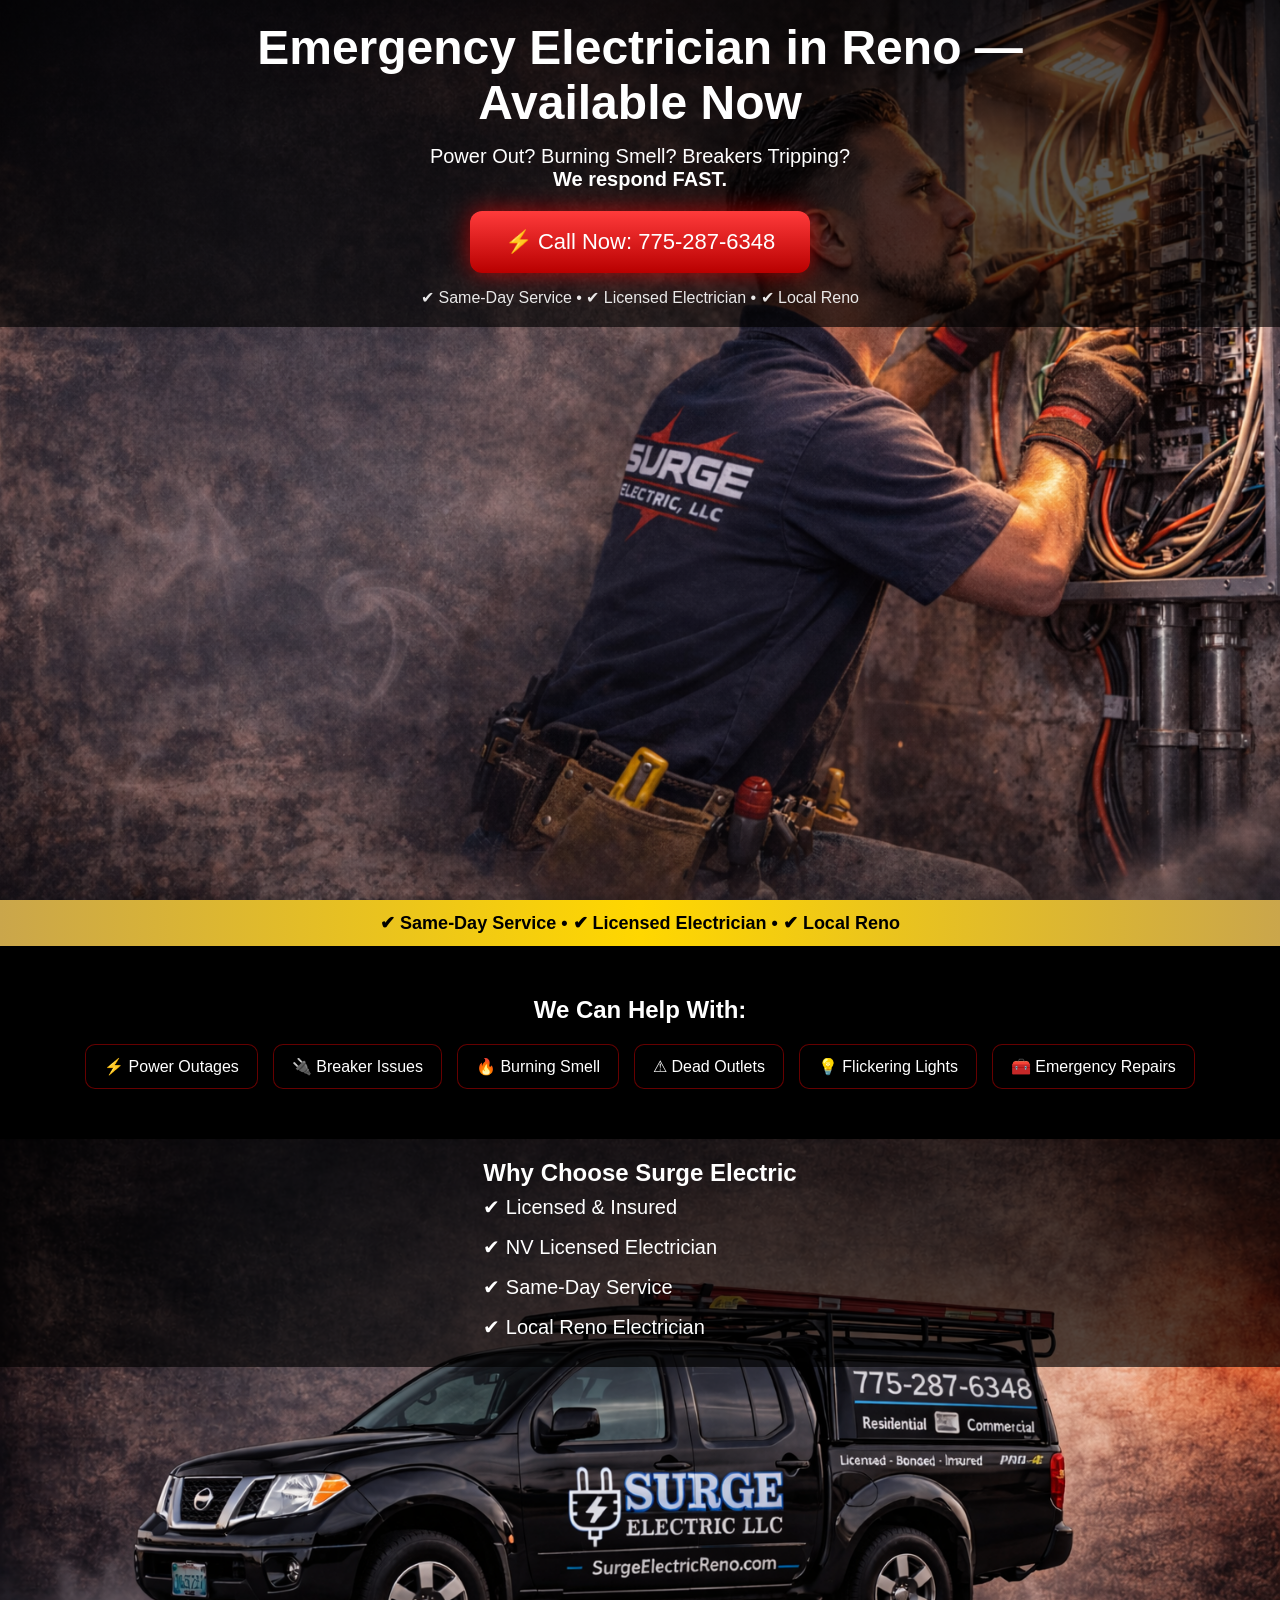
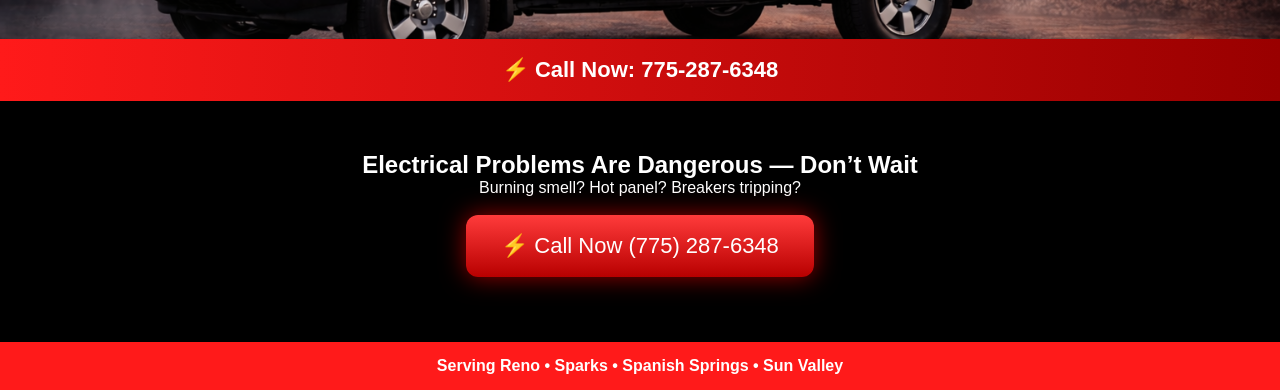
==== index.html @ a262c3c4 "Update index.html" ====
<!DOCTYPE html>
<html lang="en">
<head>
<meta charset="UTF-8">
<meta name="viewport" content="width=device-width, initial-scale=1.0">
<title>Emergency Electrician Reno | Surge Electric</title>

<style>
* {margin:0;padding:0;box-sizing:border-box;font-family:Arial, sans-serif;}
body {background:#000;color:white;}

/* HERO */
.hero {
  background: url('panel.png') center/cover no-repeat;
  min-height:100vh;
  position: relative;
}

.overlay {
  background: rgba(0,0,0,0.65);
  width:100%;
  height:100%;
  display:flex;
  align-items:center;
  justify-content:center;
  text-align:center;
  padding:20px;
}

.hero-content {
  max-width:800px;
}

.hero h1 {
  font-size:48px;
  font-weight:800;
  margin-bottom:15px;
}

.hero p {
  font-size:20px;
  margin-bottom:20px;
}

.cta-main {
  background: linear-gradient(to bottom,#ff3b3b,#b80000);
  padding:18px 35px;
  font-size:22px;
  border-radius:12px;
  text-decoration:none;
  color:white;
  display:inline-block;
  box-shadow:0 0 25px rgba(255,0,0,0.6);
  margin-bottom:15px;
}

.trust {
  font-size:16px;
  opacity:0.9;
}

/* GOLD BAR */
.gold-bar {
  background: linear-gradient(to right,#caa64b,#ffd700,#caa64b);
  color:black;
  text-align:center;
  padding:12px;
  font-weight:bold;
  font-size:18px;
}

/* SERVICES */
.services {
  background:#000;
  padding:50px 20px;
  text-align:center;
}

.services h2 {
  margin-bottom:20px;
}

.services-grid {
  display:flex;
  flex-wrap:wrap;
  justify-content:center;
  gap:15px;
}

.service {
  background: rgba(0,0,0,0.6);
  padding:12px 18px;
  border-radius:10px;
  border:1px solid rgba(255,0,0,0.4);
}

/* TRUCK SECTION */
.truck-section {
  background: url('truck.png') center/cover no-repeat;
  min-height:500px;
  position:relative;
}

.truck-content {
  text-align:left;
  max-width:600px;
}

.checklist {
  font-size:20px;
  line-height:2;
}

/* RED CTA */
.red-bar {
  background: linear-gradient(to right,#ff1a1a,#990000);
  text-align:center;
  padding:18px;
  font-size:22px;
  font-weight:bold;
}

/* FINAL */
.final {
  background:#000;
  text-align:center;
  padding:50px 20px;
}

.bottom-bar {
  background:#ff1a1a;
  text-align:center;
  padding:15px;
  font-weight:bold;
}

/* MOBILE */
@media(max-width:768px){
  .hero h1 {font-size:32px;}
  .cta-main {font-size:18px;padding:14px 22px;}
}
</style>
</head>

<body>

<!-- HERO -->
<section class="hero">
  <div class="overlay">
    <div class="hero-content">

      <h1>Emergency Electrician in Reno — Available Now</h1>

      <p>Power Out? Burning Smell? Breakers Tripping?<br>
      <b>We respond FAST.</b></p>

      <a href="tel:17752876348" class="cta-main">
        ⚡ Call Now: 775-287-6348
      </a>

      <div class="trust">
        ✔ Same-Day Service • ✔ Licensed Electrician • ✔ Local Reno
      </div>

    </div>
  </div>
</section>

<!-- GOLD BAR -->
<div class="gold-bar">
  ✔ Same-Day Service • ✔ Licensed Electrician • ✔ Local Reno
</div>

<!-- SERVICES -->
<section class="services">
  <h2>We Can Help With:</h2>

  <div class="services-grid">
    <div class="service">⚡ Power Outages</div>
    <div class="service">🔌 Breaker Issues</div>
    <div class="service">🔥 Burning Smell</div>
    <div class="service">⚠ Dead Outlets</div>
    <div class="service">💡 Flickering Lights</div>
    <div class="service">🧰 Emergency Repairs</div>
  </div>
</section>

<!-- TRUCK / WHY -->
<section class="truck-section">
  <div class="overlay">
    <div class="truck-content">

      <h2>Why Choose Surge Electric</h2>

      <div class="checklist">
        ✔ Licensed & Insured<br>
        ✔ NV Licensed Electrician<br>
        ✔ Same-Day Service<br>
        ✔ Local Reno Electrician
      </div>

    </div>
  </div>
</section>

<!-- RED CTA -->
<div class="red-bar">
  ⚡ Call Now: 775-287-6348
</div>

<!-- FINAL -->
<section class="final">
  <h2>Electrical Problems Are Dangerous — Don’t Wait</h2>

  <p>Burning smell? Hot panel? Breakers tripping?</p>

  <br>

  <a href="tel:17752876348" class="cta-main">
    ⚡ Call Now (775) 287-6348
  </a>
</section>

<div class="bottom-bar">
  Serving Reno • Sparks • Spanish Springs • Sun Valley
</div>

</body>
</html>
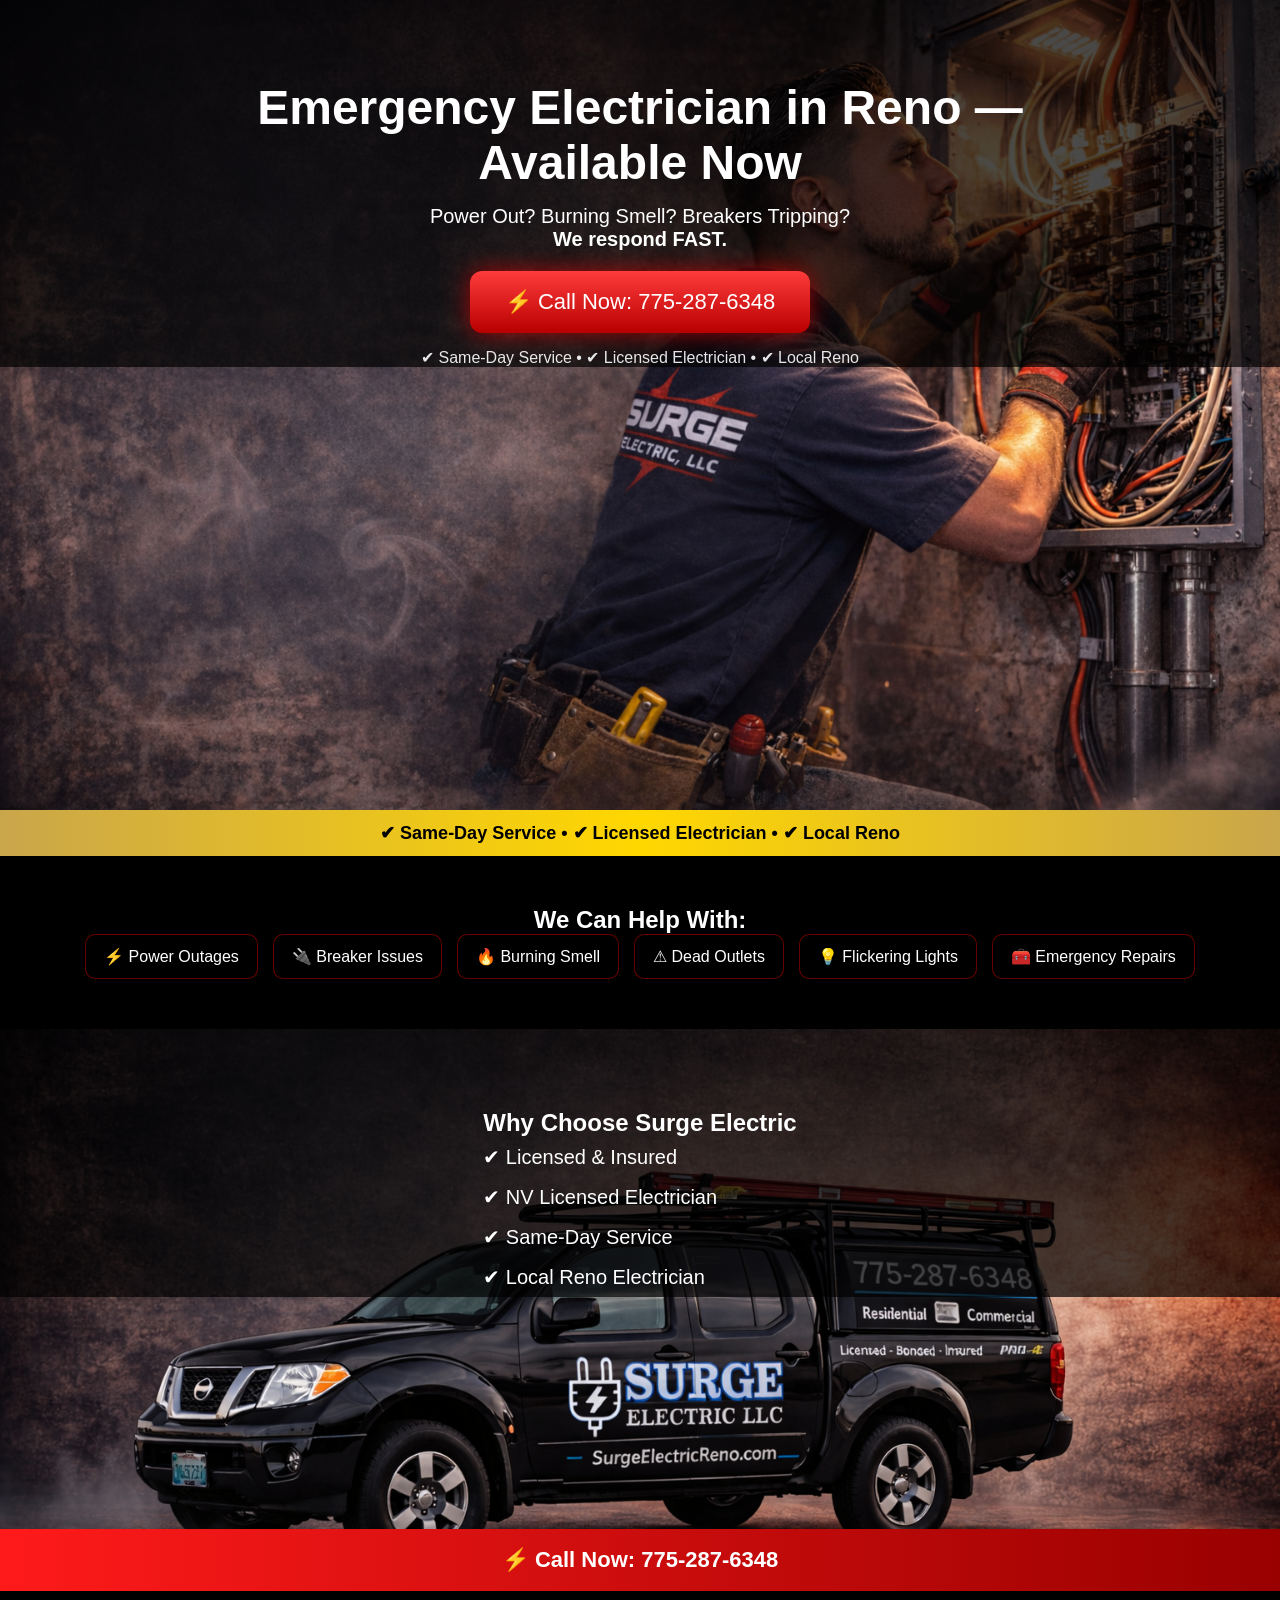
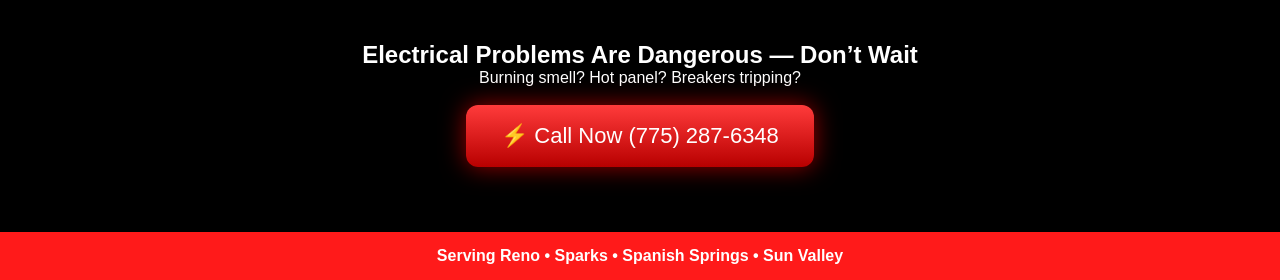
==== commit 6f98187e: "Update index.html" ====
--- a/index.html
+++ b/index.html
@@ -9,24 +9,29 @@
 * {margin:0;padding:0;box-sizing:border-box;font-family:Arial, sans-serif;}
 body {background:#000;color:white;}
 
-/* HERO */
+/* HERO FIXED */
 .hero {
-  background: url('panel.png') center/cover no-repeat;
-  min-height:100vh;
+  background-image: url('panel.png');
+  background-size: cover;
+  background-position: right center; /* 🔥 THIS FIXES YOUR IMAGE */
+  background-repeat: no-repeat;
+  min-height: 90vh;
   position: relative;
 }
 
+/* DARK OVERLAY */
 .overlay {
-  background: rgba(0,0,0,0.65);
+  background: linear-gradient(to bottom, rgba(0,0,0,0.7), rgba(0,0,0,0.7));
   width:100%;
   height:100%;
   display:flex;
-  align-items:center;
+  align-items:flex-start;
   justify-content:center;
   text-align:center;
-  padding:20px;
-}
-
+  padding-top:80px;
+}
+
+/* CONTENT */
 .hero-content {
   max-width:800px;
 }
@@ -76,10 +81,6 @@
   text-align:center;
 }
 
-.services h2 {
-  margin-bottom:20px;
-}
-
 .services-grid {
   display:flex;
   flex-wrap:wrap;
@@ -96,7 +97,9 @@
 
 /* TRUCK SECTION */
 .truck-section {
-  background: url('truck.png') center/cover no-repeat;
+  background-image: url('truck.png');
+  background-size: cover;
+  background-position: center;
   min-height:500px;
   position:relative;
 }
@@ -134,9 +137,14 @@
   font-weight:bold;
 }
 
-/* MOBILE */
+/* MOBILE FIX */
 @media(max-width:768px){
-  .hero h1 {font-size:32px;}
+  .hero {
+    background-position: center; /* better for phones */
+    min-height: 75vh;
+  }
+
+  .hero h1 {font-size:30px;}
   .cta-main {font-size:18px;padding:14px 22px;}
 }
 </style>
@@ -185,7 +193,7 @@
   </div>
 </section>
 
-<!-- TRUCK / WHY -->
+<!-- TRUCK -->
 <section class="truck-section">
   <div class="overlay">
     <div class="truck-content">
@@ -203,7 +211,7 @@
   </div>
 </section>
 
-<!-- RED CTA -->
+<!-- RED BAR -->
 <div class="red-bar">
   ⚡ Call Now: 775-287-6348
 </div>
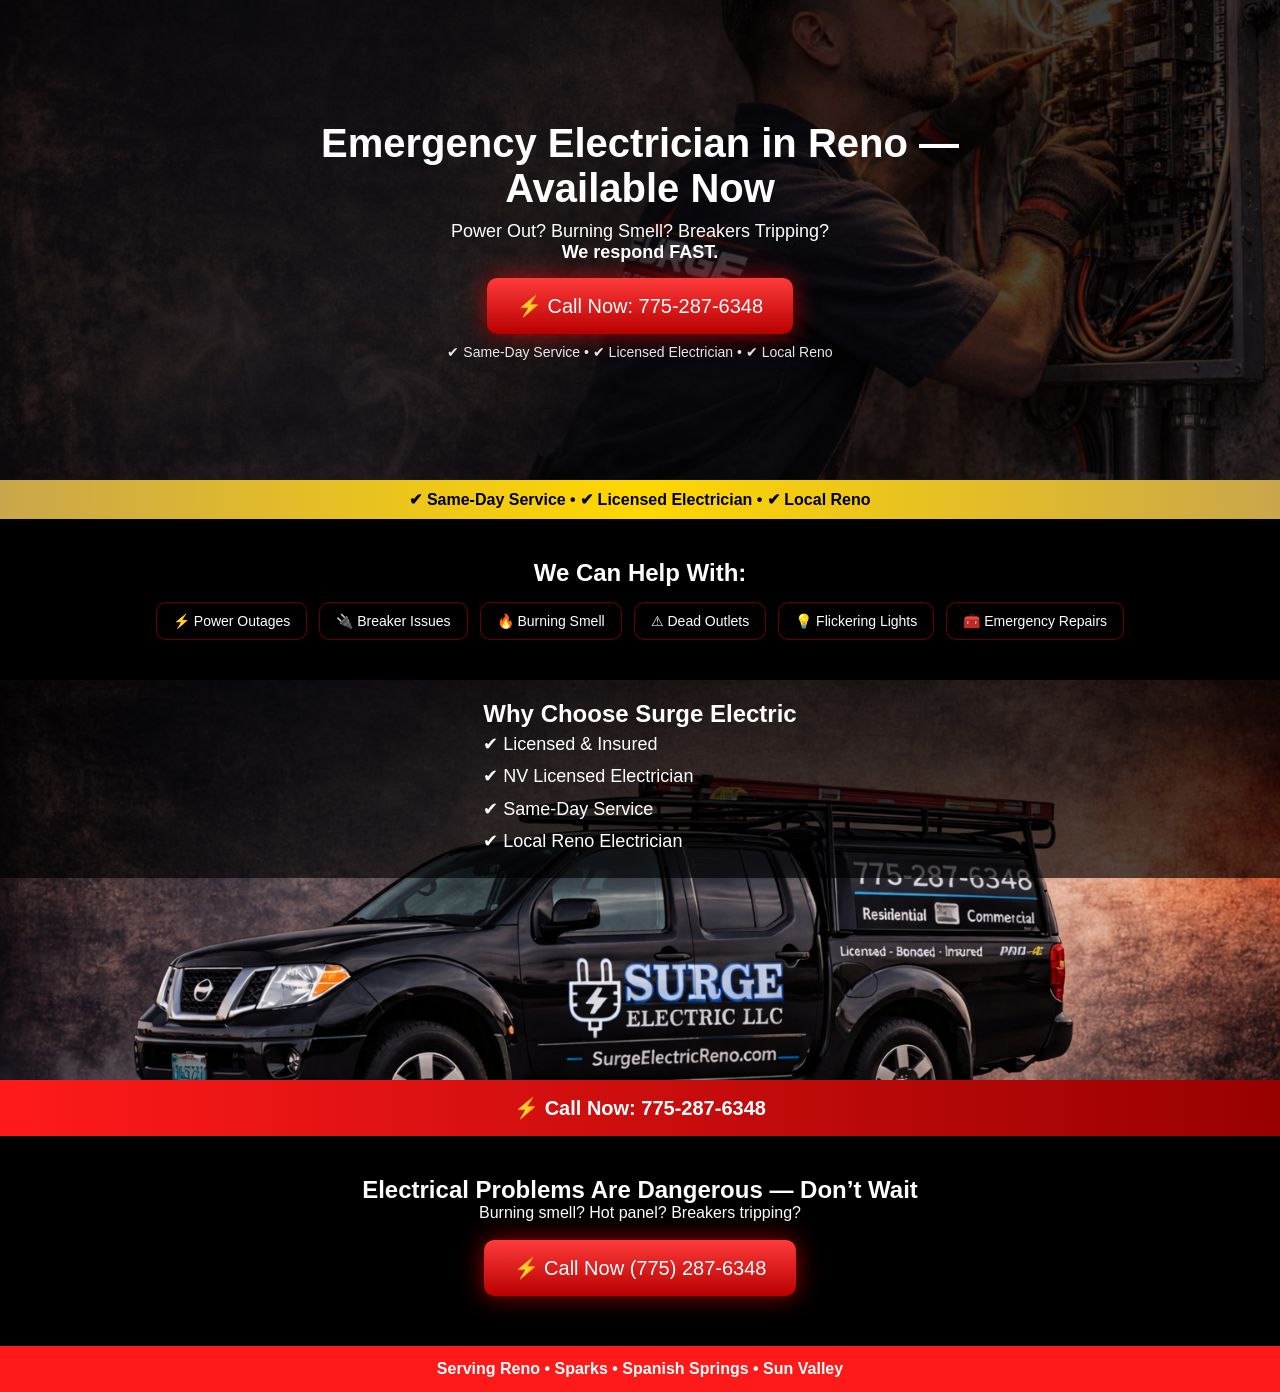
==== commit 0926904f: "Update index.html" ====
--- a/index.html
+++ b/index.html
@@ -9,58 +9,58 @@
 * {margin:0;padding:0;box-sizing:border-box;font-family:Arial, sans-serif;}
 body {background:#000;color:white;}
 
-/* HERO FIXED */
+/* 🔥 HERO (FIXED HEIGHT) */
 .hero {
   background-image: url('panel.png');
   background-size: cover;
-  background-position: right center; /* 🔥 THIS FIXES YOUR IMAGE */
+  background-position: right center;
   background-repeat: no-repeat;
-  min-height: 90vh;
+  height: 480px; /* 🔥 THIS IS THE FIX */
   position: relative;
 }
 
-/* DARK OVERLAY */
+/* OVERLAY */
 .overlay {
-  background: linear-gradient(to bottom, rgba(0,0,0,0.7), rgba(0,0,0,0.7));
+  background: linear-gradient(to bottom, rgba(0,0,0,0.75), rgba(0,0,0,0.65));
   width:100%;
   height:100%;
   display:flex;
-  align-items:flex-start;
+  align-items:center;
   justify-content:center;
   text-align:center;
-  padding-top:80px;
+  padding:20px;
 }
 
 /* CONTENT */
 .hero-content {
-  max-width:800px;
+  max-width:750px;
 }
 
 .hero h1 {
-  font-size:48px;
+  font-size:40px;
   font-weight:800;
+  margin-bottom:10px;
+}
+
+.hero p {
+  font-size:18px;
   margin-bottom:15px;
-}
-
-.hero p {
-  font-size:20px;
-  margin-bottom:20px;
 }
 
 .cta-main {
   background: linear-gradient(to bottom,#ff3b3b,#b80000);
-  padding:18px 35px;
-  font-size:22px;
-  border-radius:12px;
+  padding:16px 30px;
+  font-size:20px;
+  border-radius:10px;
   text-decoration:none;
   color:white;
   display:inline-block;
   box-shadow:0 0 25px rgba(255,0,0,0.6);
-  margin-bottom:15px;
+  margin-bottom:10px;
 }
 
 .trust {
-  font-size:16px;
+  font-size:14px;
   opacity:0.9;
 }
 
@@ -69,15 +69,15 @@
   background: linear-gradient(to right,#caa64b,#ffd700,#caa64b);
   color:black;
   text-align:center;
-  padding:12px;
+  padding:10px;
   font-weight:bold;
-  font-size:18px;
+  font-size:16px;
 }
 
 /* SERVICES */
 .services {
   background:#000;
-  padding:50px 20px;
+  padding:40px 20px;
   text-align:center;
 }
 
@@ -85,14 +85,16 @@
   display:flex;
   flex-wrap:wrap;
   justify-content:center;
-  gap:15px;
+  gap:12px;
+  margin-top:15px;
 }
 
 .service {
   background: rgba(0,0,0,0.6);
-  padding:12px 18px;
+  padding:10px 16px;
   border-radius:10px;
   border:1px solid rgba(255,0,0,0.4);
+  font-size:14px;
 }
 
 /* TRUCK SECTION */
@@ -100,7 +102,7 @@
   background-image: url('truck.png');
   background-size: cover;
   background-position: center;
-  min-height:500px;
+  min-height:400px;
   position:relative;
 }
 
@@ -110,16 +112,16 @@
 }
 
 .checklist {
-  font-size:20px;
-  line-height:2;
+  font-size:18px;
+  line-height:1.8;
 }
 
 /* RED CTA */
 .red-bar {
   background: linear-gradient(to right,#ff1a1a,#990000);
   text-align:center;
-  padding:18px;
-  font-size:22px;
+  padding:16px;
+  font-size:20px;
   font-weight:bold;
 }
 
@@ -127,25 +129,25 @@
 .final {
   background:#000;
   text-align:center;
-  padding:50px 20px;
+  padding:40px 20px;
 }
 
 .bottom-bar {
   background:#ff1a1a;
   text-align:center;
-  padding:15px;
+  padding:14px;
   font-weight:bold;
 }
 
-/* MOBILE FIX */
+/* MOBILE */
 @media(max-width:768px){
   .hero {
-    background-position: center; /* better for phones */
-    min-height: 75vh;
+    height: 420px;
+    background-position: center;
   }
 
-  .hero h1 {font-size:30px;}
-  .cta-main {font-size:18px;padding:14px 22px;}
+  .hero h1 {font-size:26px;}
+  .cta-main {font-size:16px;padding:12px 20px;}
 }
 </style>
 </head>
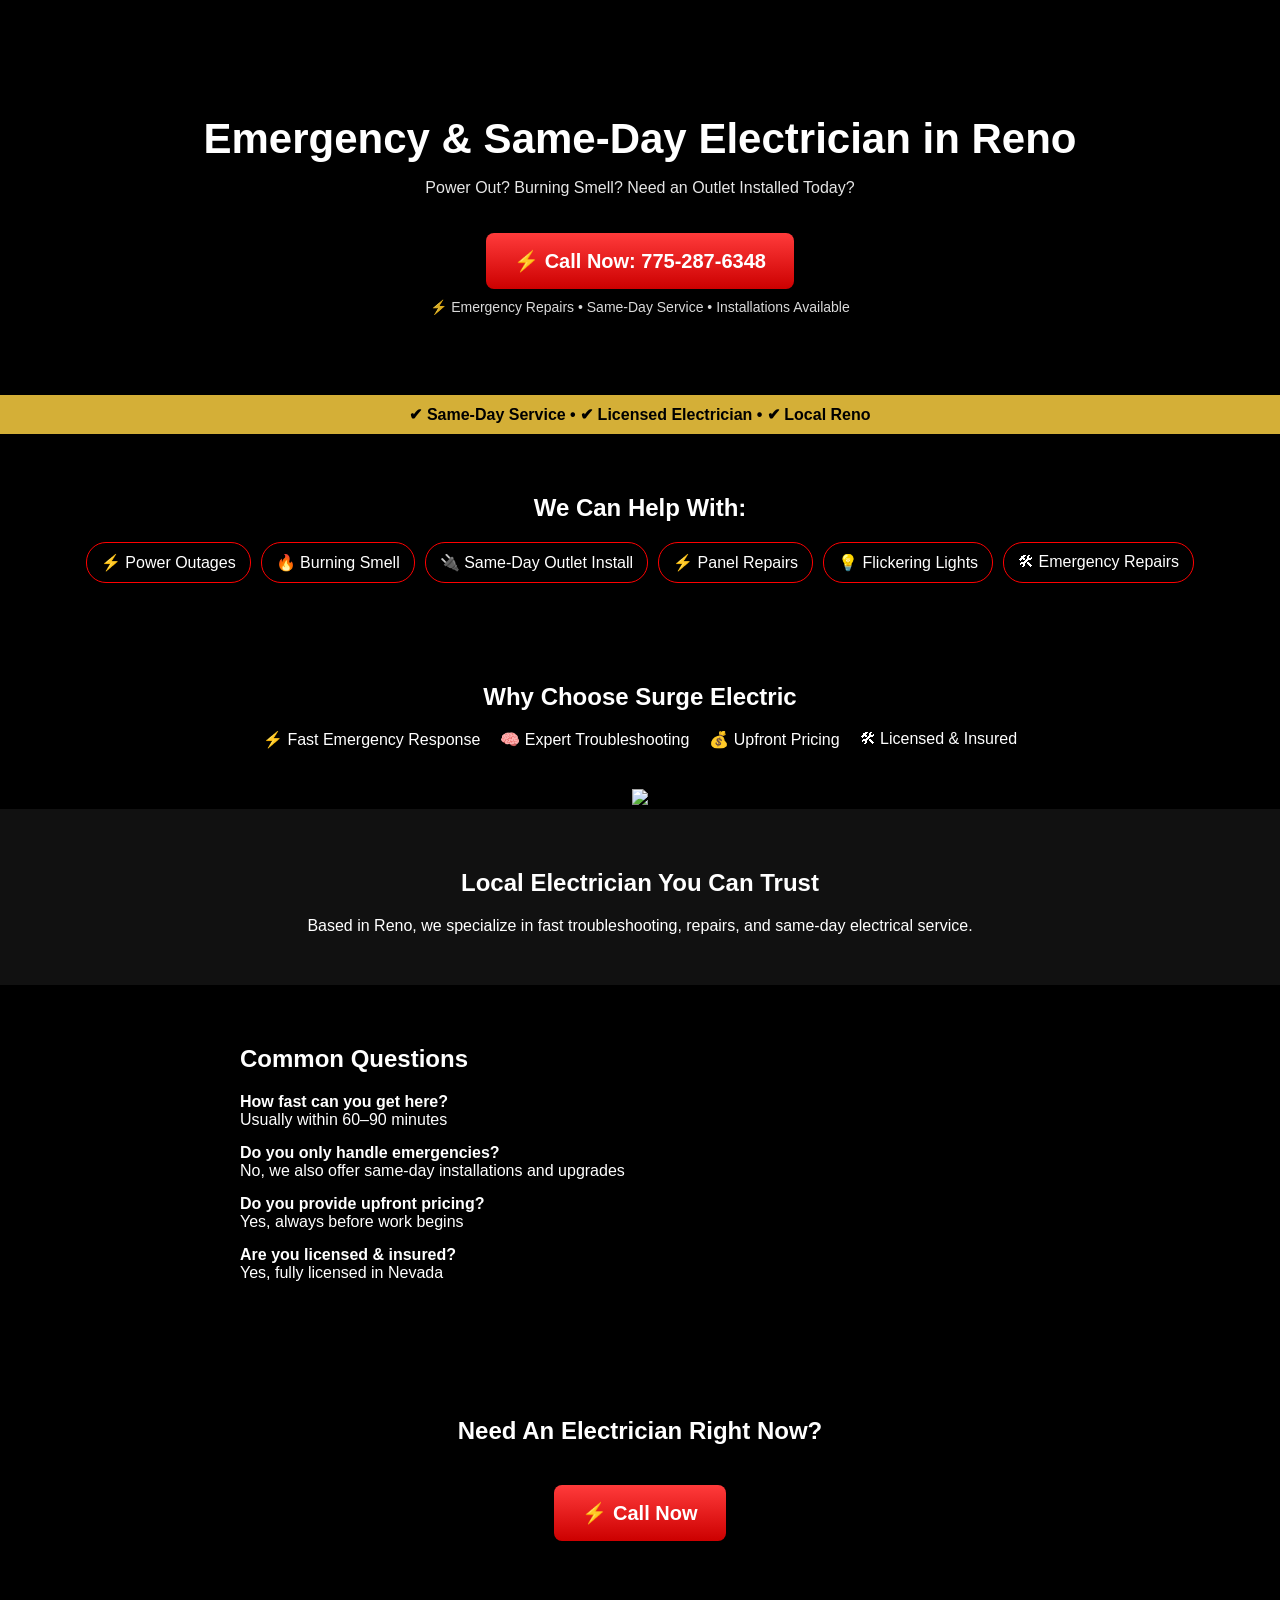
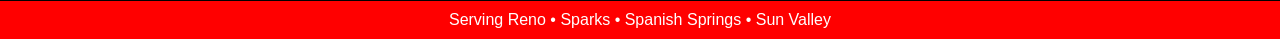
==== commit 5e9705ae: "Update index.html" ====
--- a/index.html
+++ b/index.html
@@ -3,151 +3,156 @@
 <head>
 <meta charset="UTF-8">
 <meta name="viewport" content="width=device-width, initial-scale=1.0">
-<title>Emergency Electrician Reno | Surge Electric</title>
+
+<title>Emergency & Same-Day Electrician Reno | Surge Electric</title>
 
 <style>
-* {margin:0;padding:0;box-sizing:border-box;font-family:Arial, sans-serif;}
-body {background:#000;color:white;}
-
-/* 🔥 HERO (FIXED HEIGHT) */
+body {
+  margin:0;
+  font-family: Arial, sans-serif;
+  background:#000;
+  color:white;
+}
+
+/* HERO */
 .hero {
-  background-image: url('panel.png');
-  background-size: cover;
-  background-position: right center;
-  background-repeat: no-repeat;
-  height: 480px; /* 🔥 THIS IS THE FIX */
-  position: relative;
-}
-
-/* OVERLAY */
-.overlay {
-  background: linear-gradient(to bottom, rgba(0,0,0,0.75), rgba(0,0,0,0.65));
-  width:100%;
-  height:100%;
-  display:flex;
-  align-items:center;
-  justify-content:center;
-  text-align:center;
-  padding:20px;
-}
-
-/* CONTENT */
+  background: url('YOUR-IMAGE.jpg') center/cover no-repeat;
+  padding:80px 20px;
+  text-align:center;
+  position:relative;
+}
+
+.hero::before {
+  content:'';
+  position:absolute;
+  top:0; left:0;
+  width:100%; height:100%;
+  background:rgba(0,0,0,0.75);
+}
+
 .hero-content {
-  max-width:750px;
-}
-
-.hero h1 {
-  font-size:40px;
-  font-weight:800;
+  position:relative;
+  z-index:2;
+}
+
+h1 {
+  font-size:42px;
   margin-bottom:10px;
 }
 
-.hero p {
-  font-size:18px;
-  margin-bottom:15px;
-}
-
-.cta-main {
-  background: linear-gradient(to bottom,#ff3b3b,#b80000);
-  padding:16px 30px;
-  font-size:20px;
-  border-radius:10px;
+p {
+  opacity:0.9;
+}
+
+/* BUTTON */
+.cta {
+  display:inline-block;
+  background:linear-gradient(#ff3b3b,#cc0000);
+  padding:16px 28px;
+  margin-top:20px;
+  border-radius:8px;
+  font-weight:bold;
   text-decoration:none;
   color:white;
-  display:inline-block;
-  box-shadow:0 0 25px rgba(255,0,0,0.6);
-  margin-bottom:10px;
-}
-
-.trust {
+  font-size:20px;
+}
+
+.subtext {
+  margin-top:10px;
   font-size:14px;
-  opacity:0.9;
-}
-
-/* GOLD BAR */
-.gold-bar {
-  background: linear-gradient(to right,#caa64b,#ffd700,#caa64b);
-  color:black;
+  opacity:0.85;
+}
+
+/* BAR */
+.bar {
+  background:#d4af37;
   text-align:center;
   padding:10px;
   font-weight:bold;
-  font-size:16px;
+  color:black;
 }
 
 /* SERVICES */
 .services {
-  background:#000;
-  padding:40px 20px;
-  text-align:center;
-}
-
-.services-grid {
+  padding:40px 20px;
+  text-align:center;
+}
+
+.service-grid {
   display:flex;
   flex-wrap:wrap;
   justify-content:center;
-  gap:12px;
-  margin-top:15px;
+  gap:10px;
 }
 
 .service {
-  background: rgba(0,0,0,0.6);
-  padding:10px 16px;
-  border-radius:10px;
-  border:1px solid rgba(255,0,0,0.4);
-  font-size:14px;
-}
-
-/* TRUCK SECTION */
-.truck-section {
-  background-image: url('truck.png');
-  background-size: cover;
-  background-position: center;
-  min-height:400px;
-  position:relative;
-}
-
-.truck-content {
-  text-align:left;
-  max-width:600px;
-}
-
-.checklist {
-  font-size:18px;
-  line-height:1.8;
-}
-
-/* RED CTA */
-.red-bar {
-  background: linear-gradient(to right,#ff1a1a,#990000);
-  text-align:center;
-  padding:16px;
-  font-size:20px;
-  font-weight:bold;
-}
-
-/* FINAL */
+  border:1px solid red;
+  padding:10px 14px;
+  border-radius:20px;
+}
+
+/* TRUST */
+.trust {
+  padding:40px 20px;
+  text-align:center;
+}
+
+.trust-grid {
+  display:flex;
+  flex-wrap:wrap;
+  justify-content:center;
+  gap:20px;
+}
+
+/* IMAGE */
+.truck {
+  text-align:center;
+}
+
+.truck img {
+  max-width:100%;
+}
+
+/* STRIP */
+.strip {
+  background:#111;
+  padding:40px 20px;
+  text-align:center;
+}
+
+.strip div {
+  margin:10px 0;
+}
+
+/* ABOUT */
+.about {
+  padding:40px 20px;
+  text-align:center;
+  max-width:800px;
+  margin:auto;
+}
+
+/* FAQ */
+.faq {
+  padding:40px 20px;
+  max-width:800px;
+  margin:auto;
+}
+
+.faq div {
+  margin:15px 0;
+}
+
+/* FINAL CTA */
 .final {
-  background:#000;
-  text-align:center;
-  padding:40px 20px;
-}
-
-.bottom-bar {
-  background:#ff1a1a;
-  text-align:center;
-  padding:14px;
-  font-weight:bold;
-}
-
-/* MOBILE */
-@media(max-width:768px){
-  .hero {
-    height: 420px;
-    background-position: center;
-  }
-
-  .hero h1 {font-size:26px;}
-  .cta-main {font-size:16px;padding:12px 20px;}
+  padding:60px 20px;
+  text-align:center;
+}
+
+.footer {
+  background:red;
+  text-align:center;
+  padding:10px;
 }
 </style>
 </head>
@@ -156,28 +161,20 @@
 
 <!-- HERO -->
 <section class="hero">
-  <div class="overlay">
-    <div class="hero-content">
-
-      <h1>Emergency Electrician in Reno — Available Now</h1>
-
-      <p>Power Out? Burning Smell? Breakers Tripping?<br>
-      <b>We respond FAST.</b></p>
-
-      <a href="tel:17752876348" class="cta-main">
-        ⚡ Call Now: 775-287-6348
-      </a>
-
-      <div class="trust">
-        ✔ Same-Day Service • ✔ Licensed Electrician • ✔ Local Reno
-      </div>
-
+  <div class="hero-content">
+    <h1>Emergency & Same-Day Electrician in Reno</h1>
+    <p>Power Out? Burning Smell? Need an Outlet Installed Today?</p>
+
+    <a href="tel:7752876348" class="cta">⚡ Call Now: 775-287-6348</a>
+
+    <div class="subtext">
+      ⚡ Emergency Repairs • Same-Day Service • Installations Available
     </div>
   </div>
 </section>
 
-<!-- GOLD BAR -->
-<div class="gold-bar">
+<!-- BAR -->
+<div class="bar">
   ✔ Same-Day Service • ✔ Licensed Electrician • ✔ Local Reno
 </div>
 
@@ -185,54 +182,61 @@
 <section class="services">
   <h2>We Can Help With:</h2>
 
-  <div class="services-grid">
+  <div class="service-grid">
     <div class="service">⚡ Power Outages</div>
-    <div class="service">🔌 Breaker Issues</div>
     <div class="service">🔥 Burning Smell</div>
-    <div class="service">⚠ Dead Outlets</div>
+    <div class="service">🔌 Same-Day Outlet Install</div>
+    <div class="service">⚡ Panel Repairs</div>
     <div class="service">💡 Flickering Lights</div>
-    <div class="service">🧰 Emergency Repairs</div>
+    <div class="service">🛠 Emergency Repairs</div>
   </div>
 </section>
 
+<!-- TRUST -->
+<section class="trust">
+  <h2>Why Choose Surge Electric</h2>
+
+  <div class="trust-grid">
+    <div>⚡ Fast Emergency Response</div>
+    <div>🧠 Expert Troubleshooting</div>
+    <div>💰 Upfront Pricing</div>
+    <div>🛠 Licensed & Insured</div>
+  </div>
+</section>
+
 <!-- TRUCK -->
-<section class="truck-section">
-  <div class="overlay">
-    <div class="truck-content">
-
-      <h2>Why Choose Surge Electric</h2>
-
-      <div class="checklist">
-        ✔ Licensed & Insured<br>
-        ✔ NV Licensed Electrician<br>
-        ✔ Same-Day Service<br>
-        ✔ Local Reno Electrician
-      </div>
-
-    </div>
-  </div>
-</section>
-
-<!-- RED BAR -->
-<div class="red-bar">
-  ⚡ Call Now: 775-287-6348
-</div>
-
-<!-- FINAL -->
+<section class="truck">
+  <img src="YOUR-TRUCK.jpg">
+</section>
+
+<!-- STRIP -->
+<section class="strip">
+  <h2>Local Electrician You Can Trust</h2>
+  <div>Based in Reno, we specialize in fast troubleshooting, repairs, and same-day electrical service.</div>
+</section>
+
+<!-- FAQ -->
+<section class="faq">
+  <h2>Common Questions</h2>
+
+  <div><b>How fast can you get here?</b><br>Usually within 60–90 minutes</div>
+
+  <div><b>Do you only handle emergencies?</b><br>No, we also offer same-day installations and upgrades</div>
+
+  <div><b>Do you provide upfront pricing?</b><br>Yes, always before work begins</div>
+
+  <div><b>Are you licensed & insured?</b><br>Yes, fully licensed in Nevada</div>
+</section>
+
+<!-- FINAL CTA -->
 <section class="final">
-  <h2>Electrical Problems Are Dangerous — Don’t Wait</h2>
-
-  <p>Burning smell? Hot panel? Breakers tripping?</p>
-
-  <br>
-
-  <a href="tel:17752876348" class="cta-main">
-    ⚡ Call Now (775) 287-6348
-  </a>
-</section>
-
-<div class="bottom-bar">
-  Serving Reno • Sparks • Spanish Springs • Sun Valley
+  <h2>Need An Electrician Right Now?</h2>
+  <a href="tel:7752876348" class="cta">⚡ Call Now</a>
+</section>
+
+<!-- FOOTER -->
+<div class="footer">
+Serving Reno • Sparks • Spanish Springs • Sun Valley
 </div>
 
 </body>
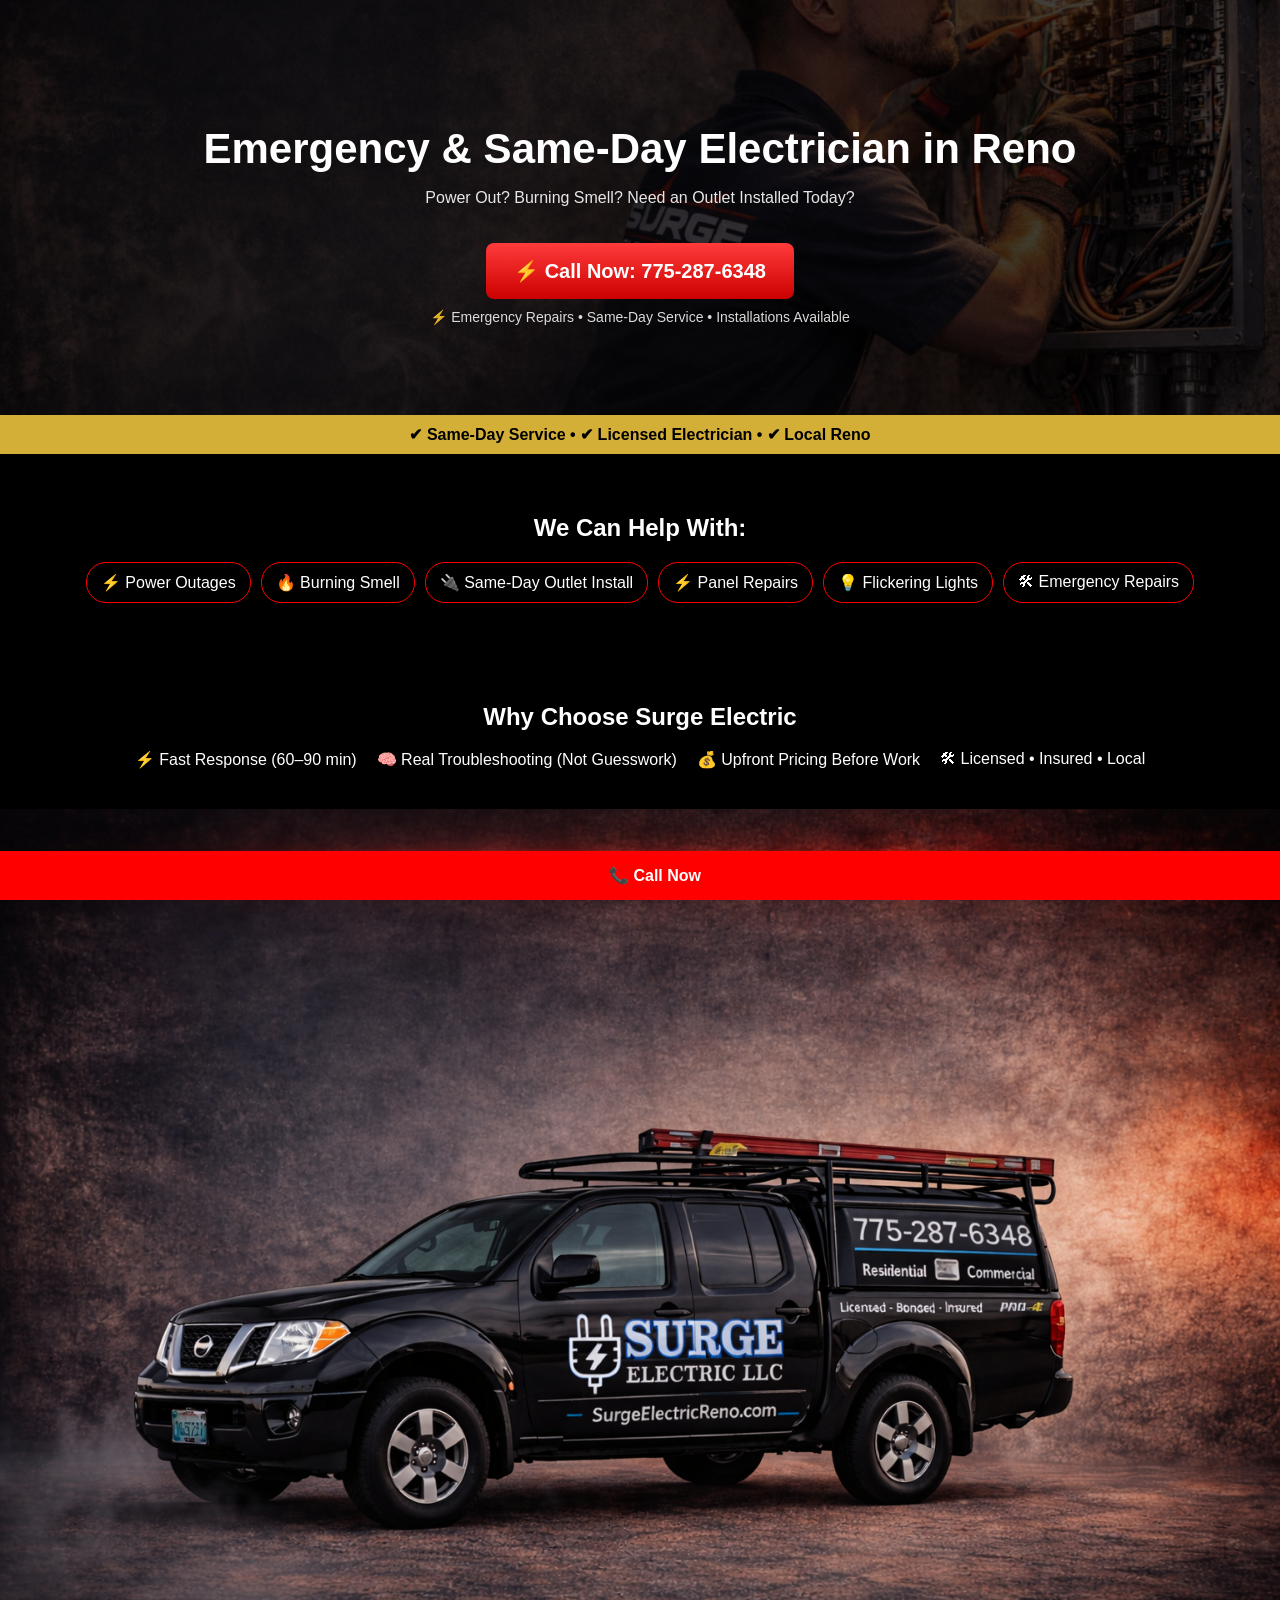
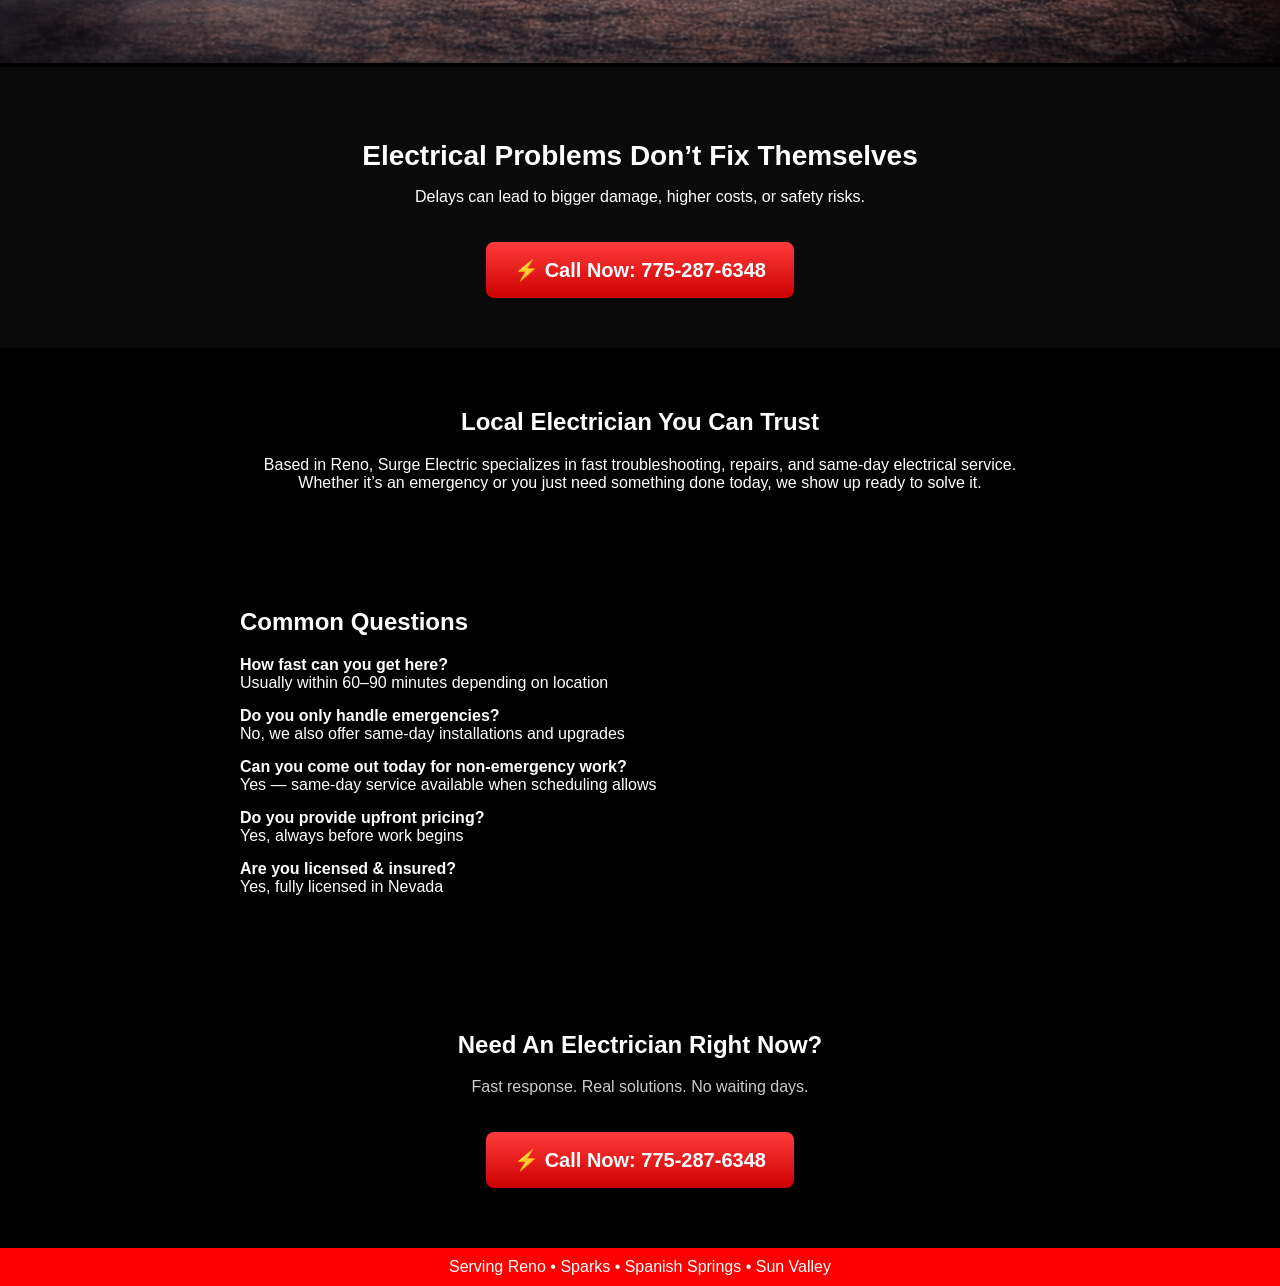
==== commit ec7839ea: "Update index.html" ====
--- a/index.html
+++ b/index.html
@@ -16,8 +16,8 @@
 
 /* HERO */
 .hero {
-  background: url('YOUR-IMAGE.jpg') center/cover no-repeat;
-  padding:80px 20px;
+  background: url('panel.png') center/cover no-repeat;
+  padding:90px 20px;
   text-align:center;
   position:relative;
 }
@@ -40,7 +40,7 @@
   margin-bottom:10px;
 }
 
-p {
+.hero p {
   opacity:0.9;
 }
 
@@ -104,7 +104,7 @@
   gap:20px;
 }
 
-/* IMAGE */
+/* TRUCK */
 .truck {
   text-align:center;
 }
@@ -113,15 +113,16 @@
   max-width:100%;
 }
 
-/* STRIP */
-.strip {
-  background:#111;
-  padding:40px 20px;
-  text-align:center;
-}
-
-.strip div {
-  margin:10px 0;
+/* URGENCY */
+.urgency {
+  background:#0a0a0a;
+  text-align:center;
+  padding:50px 20px;
+}
+
+.urgency h2 {
+  font-size:28px;
+  margin-bottom:10px;
 }
 
 /* ABOUT */
@@ -149,10 +150,26 @@
   text-align:center;
 }
 
+/* FOOTER */
 .footer {
   background:red;
   text-align:center;
   padding:10px;
+}
+
+/* STICKY CALL */
+.sticky-call {
+  position:fixed;
+  bottom:0;
+  left:0;
+  width:100%;
+  background:red;
+  color:white;
+  text-align:center;
+  padding:15px;
+  font-weight:bold;
+  z-index:999;
+  text-decoration:none;
 }
 </style>
 </head>
@@ -175,7 +192,7 @@
 
 <!-- BAR -->
 <div class="bar">
-  ✔ Same-Day Service • ✔ Licensed Electrician • ✔ Local Reno
+✔ Same-Day Service • ✔ Licensed Electrician • ✔ Local Reno
 </div>
 
 <!-- SERVICES -->
@@ -197,41 +214,62 @@
   <h2>Why Choose Surge Electric</h2>
 
   <div class="trust-grid">
-    <div>⚡ Fast Emergency Response</div>
-    <div>🧠 Expert Troubleshooting</div>
-    <div>💰 Upfront Pricing</div>
-    <div>🛠 Licensed & Insured</div>
+    <div>⚡ Fast Response (60–90 min)</div>
+    <div>🧠 Real Troubleshooting (Not Guesswork)</div>
+    <div>💰 Upfront Pricing Before Work</div>
+    <div>🛠 Licensed • Insured • Local</div>
   </div>
 </section>
 
 <!-- TRUCK -->
 <section class="truck">
-  <img src="YOUR-TRUCK.jpg">
-</section>
-
-<!-- STRIP -->
-<section class="strip">
+  <img src="truck.png" alt="Surge Electric Truck">
+</section>
+
+<!-- URGENCY -->
+<section class="urgency">
+  <h2>Electrical Problems Don’t Fix Themselves</h2>
+  <p>Delays can lead to bigger damage, higher costs, or safety risks.</p>
+
+  <a href="tel:7752876348" class="cta">⚡ Call Now: 775-287-6348</a>
+</section>
+
+<!-- ABOUT -->
+<section class="about">
   <h2>Local Electrician You Can Trust</h2>
-  <div>Based in Reno, we specialize in fast troubleshooting, repairs, and same-day electrical service.</div>
+  <p>
+    Based in Reno, Surge Electric specializes in fast troubleshooting, repairs,
+    and same-day electrical service. Whether it’s an emergency or you just need
+    something done today, we show up ready to solve it.
+  </p>
 </section>
 
 <!-- FAQ -->
 <section class="faq">
   <h2>Common Questions</h2>
 
-  <div><b>How fast can you get here?</b><br>Usually within 60–90 minutes</div>
-
-  <div><b>Do you only handle emergencies?</b><br>No, we also offer same-day installations and upgrades</div>
-
-  <div><b>Do you provide upfront pricing?</b><br>Yes, always before work begins</div>
-
-  <div><b>Are you licensed & insured?</b><br>Yes, fully licensed in Nevada</div>
+  <div><b>How fast can you get here?</b><br>
+  Usually within 60–90 minutes depending on location</div>
+
+  <div><b>Do you only handle emergencies?</b><br>
+  No, we also offer same-day installations and upgrades</div>
+
+  <div><b>Can you come out today for non-emergency work?</b><br>
+  Yes — same-day service available when scheduling allows</div>
+
+  <div><b>Do you provide upfront pricing?</b><br>
+  Yes, always before work begins</div>
+
+  <div><b>Are you licensed & insured?</b><br>
+  Yes, fully licensed in Nevada</div>
 </section>
 
 <!-- FINAL CTA -->
 <section class="final">
   <h2>Need An Electrician Right Now?</h2>
-  <a href="tel:7752876348" class="cta">⚡ Call Now</a>
+  <p style="opacity:0.8;">Fast response. Real solutions. No waiting days.</p>
+
+  <a href="tel:7752876348" class="cta">⚡ Call Now: 775-287-6348</a>
 </section>
 
 <!-- FOOTER -->
@@ -239,5 +277,8 @@
 Serving Reno • Sparks • Spanish Springs • Sun Valley
 </div>
 
+<!-- STICKY CALL -->
+<a href="tel:7752876348" class="sticky-call">📞 Call Now</a>
+
 </body>
 </html>
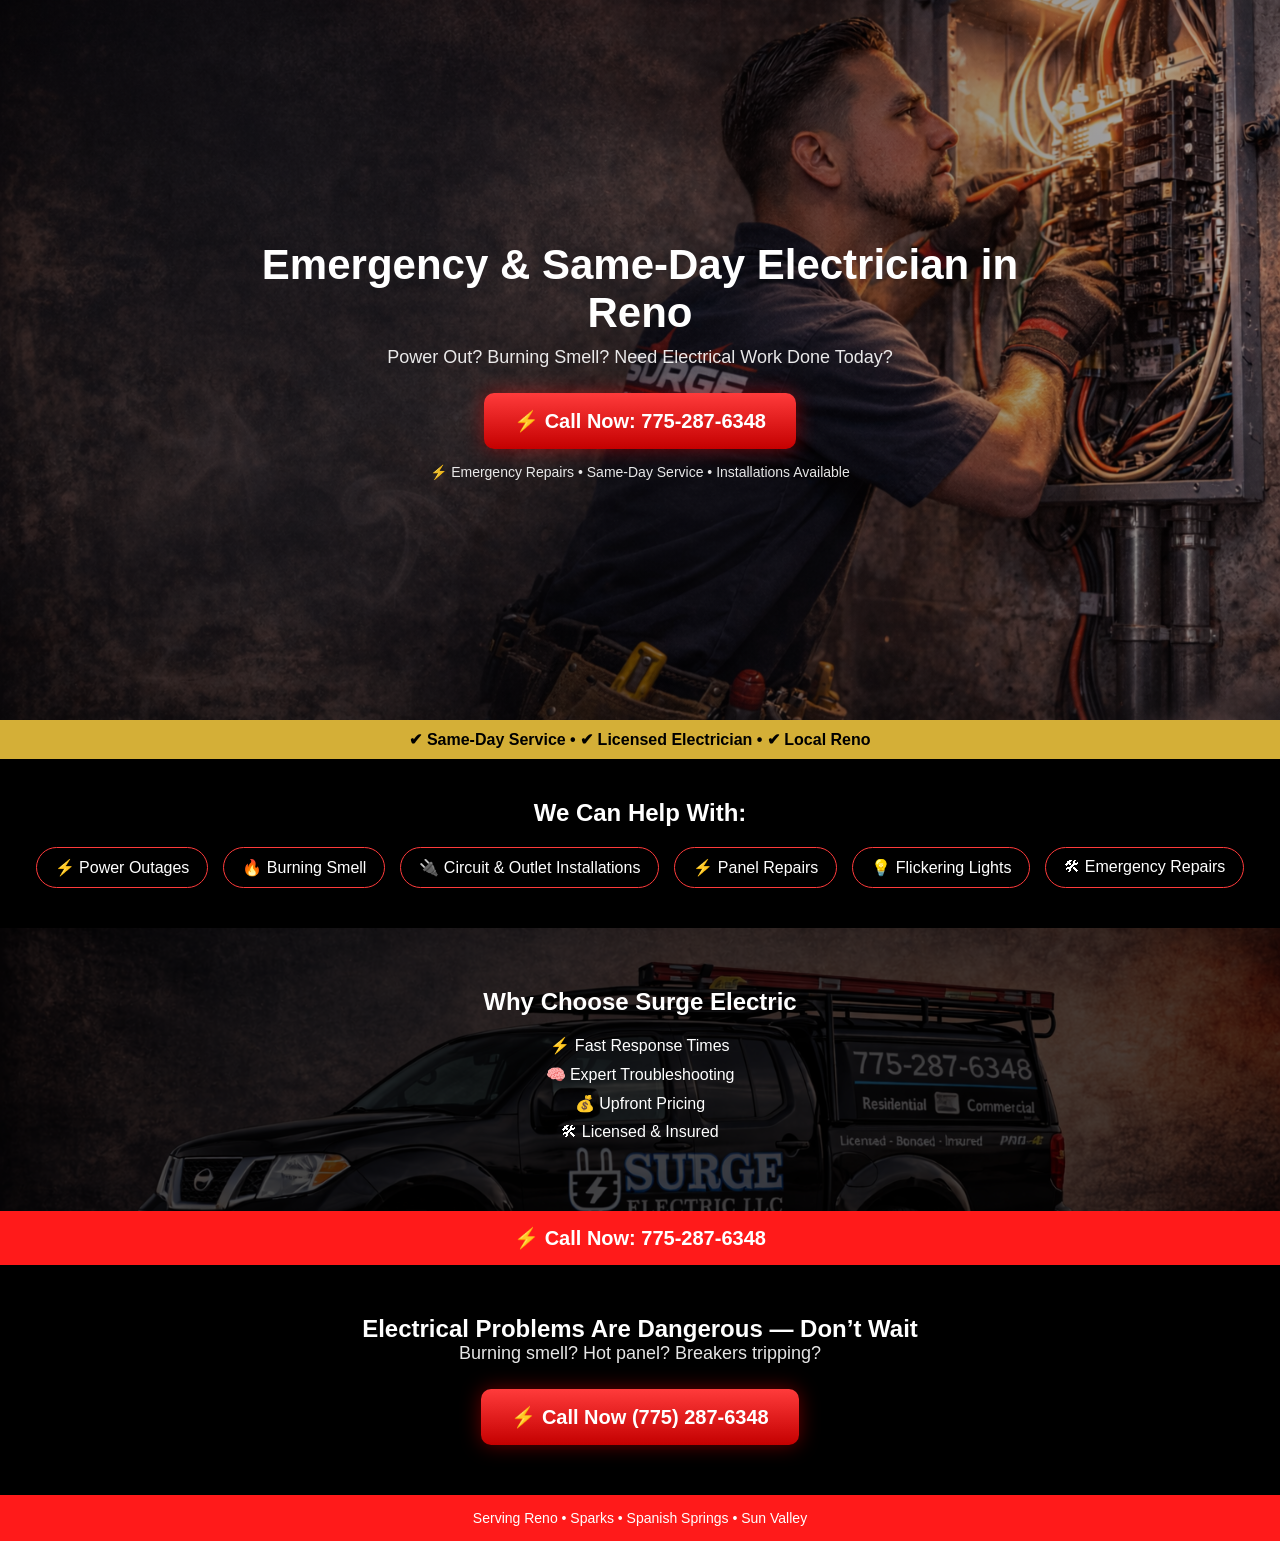
==== commit 2630fc15: "Update index.html" ====
--- a/index.html
+++ b/index.html
@@ -3,36 +3,35 @@
 <head>
 <meta charset="UTF-8">
 <meta name="viewport" content="width=device-width, initial-scale=1.0">
-
-<title>Emergency & Same-Day Electrician Reno | Surge Electric</title>
+<title>Emergency Electrician Reno | Surge Electric</title>
 
 <style>
-body {
-  margin:0;
-  font-family: Arial, sans-serif;
-  background:#000;
-  color:white;
-}
+* {margin:0;padding:0;box-sizing:border-box;font-family:Arial, sans-serif;}
+body {background:#000;color:#fff;}
 
 /* HERO */
 .hero {
-  background: url('panel.png') center/cover no-repeat;
-  padding:90px 20px;
-  text-align:center;
-  position:relative;
-}
-
-.hero::before {
-  content:'';
+  position:relative;
+  height:80vh;
+  display:flex;
+  align-items:center;
+  justify-content:center;
+  text-align:center;
+  background:url('panel.png') center/cover no-repeat;
+}
+
+.overlay {
   position:absolute;
-  top:0; left:0;
-  width:100%; height:100%;
-  background:rgba(0,0,0,0.75);
+  width:100%;
+  height:100%;
+  background:linear-gradient(to right, rgba(0,0,0,0.6) 30%, rgba(0,0,0,0.3));
 }
 
 .hero-content {
   position:relative;
   z-index:2;
+  max-width:800px;
+  padding:20px;
 }
 
 h1 {
@@ -40,136 +39,116 @@
   margin-bottom:10px;
 }
 
-.hero p {
-  opacity:0.9;
-}
-
-/* BUTTON */
+.sub {
+  font-size:18px;
+  margin-bottom:25px;
+  opacity:.9;
+}
+
 .cta {
   display:inline-block;
-  background:linear-gradient(#ff3b3b,#cc0000);
-  padding:16px 28px;
-  margin-top:20px;
-  border-radius:8px;
+  background:linear-gradient(#ff3b3b,#c40000);
+  padding:16px 30px;
+  border-radius:10px;
+  font-size:20px;
   font-weight:bold;
   text-decoration:none;
-  color:white;
-  font-size:20px;
-}
-
-.subtext {
-  margin-top:10px;
+  color:#fff;
+  box-shadow:0 0 20px rgba(255,0,0,0.4);
+  transition:.2s;
+}
+
+.cta:hover {
+  transform:scale(1.05);
+}
+
+.trust {
+  margin-top:15px;
   font-size:14px;
-  opacity:0.85;
-}
-
-/* BAR */
-.bar {
+  opacity:.9;
+}
+
+/* GOLD BAR */
+.gold-bar {
   background:#d4af37;
+  color:#000;
   text-align:center;
   padding:10px;
   font-weight:bold;
-  color:black;
 }
 
 /* SERVICES */
+.section {
+  padding:40px 20px;
+  text-align:center;
+}
+
 .services {
-  padding:40px 20px;
-  text-align:center;
-}
-
-.service-grid {
   display:flex;
   flex-wrap:wrap;
   justify-content:center;
-  gap:10px;
+  gap:15px;
+  margin-top:20px;
 }
 
 .service {
-  border:1px solid red;
-  padding:10px 14px;
-  border-radius:20px;
-}
-
-/* TRUST */
-.trust {
-  padding:40px 20px;
-  text-align:center;
-}
-
-.trust-grid {
-  display:flex;
-  flex-wrap:wrap;
-  justify-content:center;
-  gap:20px;
-}
-
-/* TRUCK */
-.truck {
-  text-align:center;
-}
-
-.truck img {
-  max-width:100%;
-}
-
-/* URGENCY */
-.urgency {
-  background:#0a0a0a;
-  text-align:center;
-  padding:50px 20px;
-}
-
-.urgency h2 {
-  font-size:28px;
-  margin-bottom:10px;
-}
-
-/* ABOUT */
-.about {
-  padding:40px 20px;
-  text-align:center;
-  max-width:800px;
-  margin:auto;
-}
-
-/* FAQ */
-.faq {
-  padding:40px 20px;
-  max-width:800px;
-  margin:auto;
-}
-
-.faq div {
-  margin:15px 0;
+  border:1px solid #ff3b3b;
+  padding:10px 18px;
+  border-radius:25px;
+}
+
+/* WHY SECTION */
+.why {
+  position:relative;
+  padding:60px 20px;
+  text-align:center;
+  background:url('truck.png') center/cover no-repeat;
+}
+
+.why-overlay {
+  position:absolute;
+  width:100%;
+  height:100%;
+  background:rgba(0,0,0,0.7);
+  top:0;
+  left:0;
+}
+
+.why-content {
+  position:relative;
+  z-index:2;
+}
+
+.why ul {
+  list-style:none;
+  margin-top:20px;
+}
+
+.why li {
+  margin:10px 0;
+}
+
+/* CTA STRIP */
+.cta-strip {
+  background:#ff1a1a;
+  text-align:center;
+  padding:15px;
+  font-size:20px;
+  font-weight:bold;
 }
 
 /* FINAL CTA */
 .final {
-  padding:60px 20px;
-  text-align:center;
+  text-align:center;
+  padding:50px 20px;
 }
 
 /* FOOTER */
 .footer {
-  background:red;
-  text-align:center;
-  padding:10px;
-}
-
-/* STICKY CALL */
-.sticky-call {
-  position:fixed;
-  bottom:0;
-  left:0;
-  width:100%;
-  background:red;
-  color:white;
+  background:#ff1a1a;
   text-align:center;
   padding:15px;
-  font-weight:bold;
-  z-index:999;
-  text-decoration:none;
+  font-size:14px;
 }
 </style>
 </head>
@@ -178,107 +157,82 @@
 
 <!-- HERO -->
 <section class="hero">
+  <div class="overlay"></div>
+
   <div class="hero-content">
     <h1>Emergency & Same-Day Electrician in Reno</h1>
-    <p>Power Out? Burning Smell? Need an Outlet Installed Today?</p>
-
-    <a href="tel:7752876348" class="cta">⚡ Call Now: 775-287-6348</a>
-
-    <div class="subtext">
+
+    <div class="sub">
+      Power Out? Burning Smell? Need Electrical Work Done Today?
+    </div>
+
+    <a href="tel:7752876348" class="cta">
+      ⚡ Call Now: 775-287-6348
+    </a>
+
+    <div class="trust">
       ⚡ Emergency Repairs • Same-Day Service • Installations Available
     </div>
   </div>
 </section>
 
-<!-- BAR -->
-<div class="bar">
-✔ Same-Day Service • ✔ Licensed Electrician • ✔ Local Reno
+<!-- GOLD BAR -->
+<div class="gold-bar">
+  ✔ Same-Day Service • ✔ Licensed Electrician • ✔ Local Reno
 </div>
 
 <!-- SERVICES -->
-<section class="services">
+<section class="section">
   <h2>We Can Help With:</h2>
 
-  <div class="service-grid">
+  <div class="services">
     <div class="service">⚡ Power Outages</div>
     <div class="service">🔥 Burning Smell</div>
-    <div class="service">🔌 Same-Day Outlet Install</div>
+    <div class="service">🔌 Circuit & Outlet Installations</div>
     <div class="service">⚡ Panel Repairs</div>
     <div class="service">💡 Flickering Lights</div>
     <div class="service">🛠 Emergency Repairs</div>
   </div>
 </section>
 
-<!-- TRUST -->
-<section class="trust">
-  <h2>Why Choose Surge Electric</h2>
-
-  <div class="trust-grid">
-    <div>⚡ Fast Response (60–90 min)</div>
-    <div>🧠 Real Troubleshooting (Not Guesswork)</div>
-    <div>💰 Upfront Pricing Before Work</div>
-    <div>🛠 Licensed • Insured • Local</div>
-  </div>
-</section>
-
-<!-- TRUCK -->
-<section class="truck">
-  <img src="truck.png" alt="Surge Electric Truck">
-</section>
-
-<!-- URGENCY -->
-<section class="urgency">
-  <h2>Electrical Problems Don’t Fix Themselves</h2>
-  <p>Delays can lead to bigger damage, higher costs, or safety risks.</p>
-
-  <a href="tel:7752876348" class="cta">⚡ Call Now: 775-287-6348</a>
-</section>
-
-<!-- ABOUT -->
-<section class="about">
-  <h2>Local Electrician You Can Trust</h2>
-  <p>
-    Based in Reno, Surge Electric specializes in fast troubleshooting, repairs,
-    and same-day electrical service. Whether it’s an emergency or you just need
-    something done today, we show up ready to solve it.
-  </p>
-</section>
-
-<!-- FAQ -->
-<section class="faq">
-  <h2>Common Questions</h2>
-
-  <div><b>How fast can you get here?</b><br>
-  Usually within 60–90 minutes depending on location</div>
-
-  <div><b>Do you only handle emergencies?</b><br>
-  No, we also offer same-day installations and upgrades</div>
-
-  <div><b>Can you come out today for non-emergency work?</b><br>
-  Yes — same-day service available when scheduling allows</div>
-
-  <div><b>Do you provide upfront pricing?</b><br>
-  Yes, always before work begins</div>
-
-  <div><b>Are you licensed & insured?</b><br>
-  Yes, fully licensed in Nevada</div>
-</section>
-
-<!-- FINAL CTA -->
+<!-- WHY -->
+<section class="why">
+  <div class="why-overlay"></div>
+
+  <div class="why-content">
+    <h2>Why Choose Surge Electric</h2>
+
+    <ul>
+      <li>⚡ Fast Response Times</li>
+      <li>🧠 Expert Troubleshooting</li>
+      <li>💰 Upfront Pricing</li>
+      <li>🛠 Licensed & Insured</li>
+    </ul>
+  </div>
+</section>
+
+<!-- CTA STRIP -->
+<div class="cta-strip">
+  ⚡ Call Now: 775-287-6348
+</div>
+
+<!-- FINAL -->
 <section class="final">
-  <h2>Need An Electrician Right Now?</h2>
-  <p style="opacity:0.8;">Fast response. Real solutions. No waiting days.</p>
-
-  <a href="tel:7752876348" class="cta">⚡ Call Now: 775-287-6348</a>
+  <h2>Electrical Problems Are Dangerous — Don’t Wait</h2>
+
+  <div class="sub">
+    Burning smell? Hot panel? Breakers tripping?
+  </div>
+
+  <a href="tel:7752876348" class="cta">
+    ⚡ Call Now (775) 287-6348
+  </a>
 </section>
 
 <!-- FOOTER -->
 <div class="footer">
-Serving Reno • Sparks • Spanish Springs • Sun Valley
+  Serving Reno • Sparks • Spanish Springs • Sun Valley
 </div>
-
-<!-- STICKY CALL -->
-<a href="tel:7752876348" class="sticky-call">📞 Call Now</a>
 
 </body>
 </html>
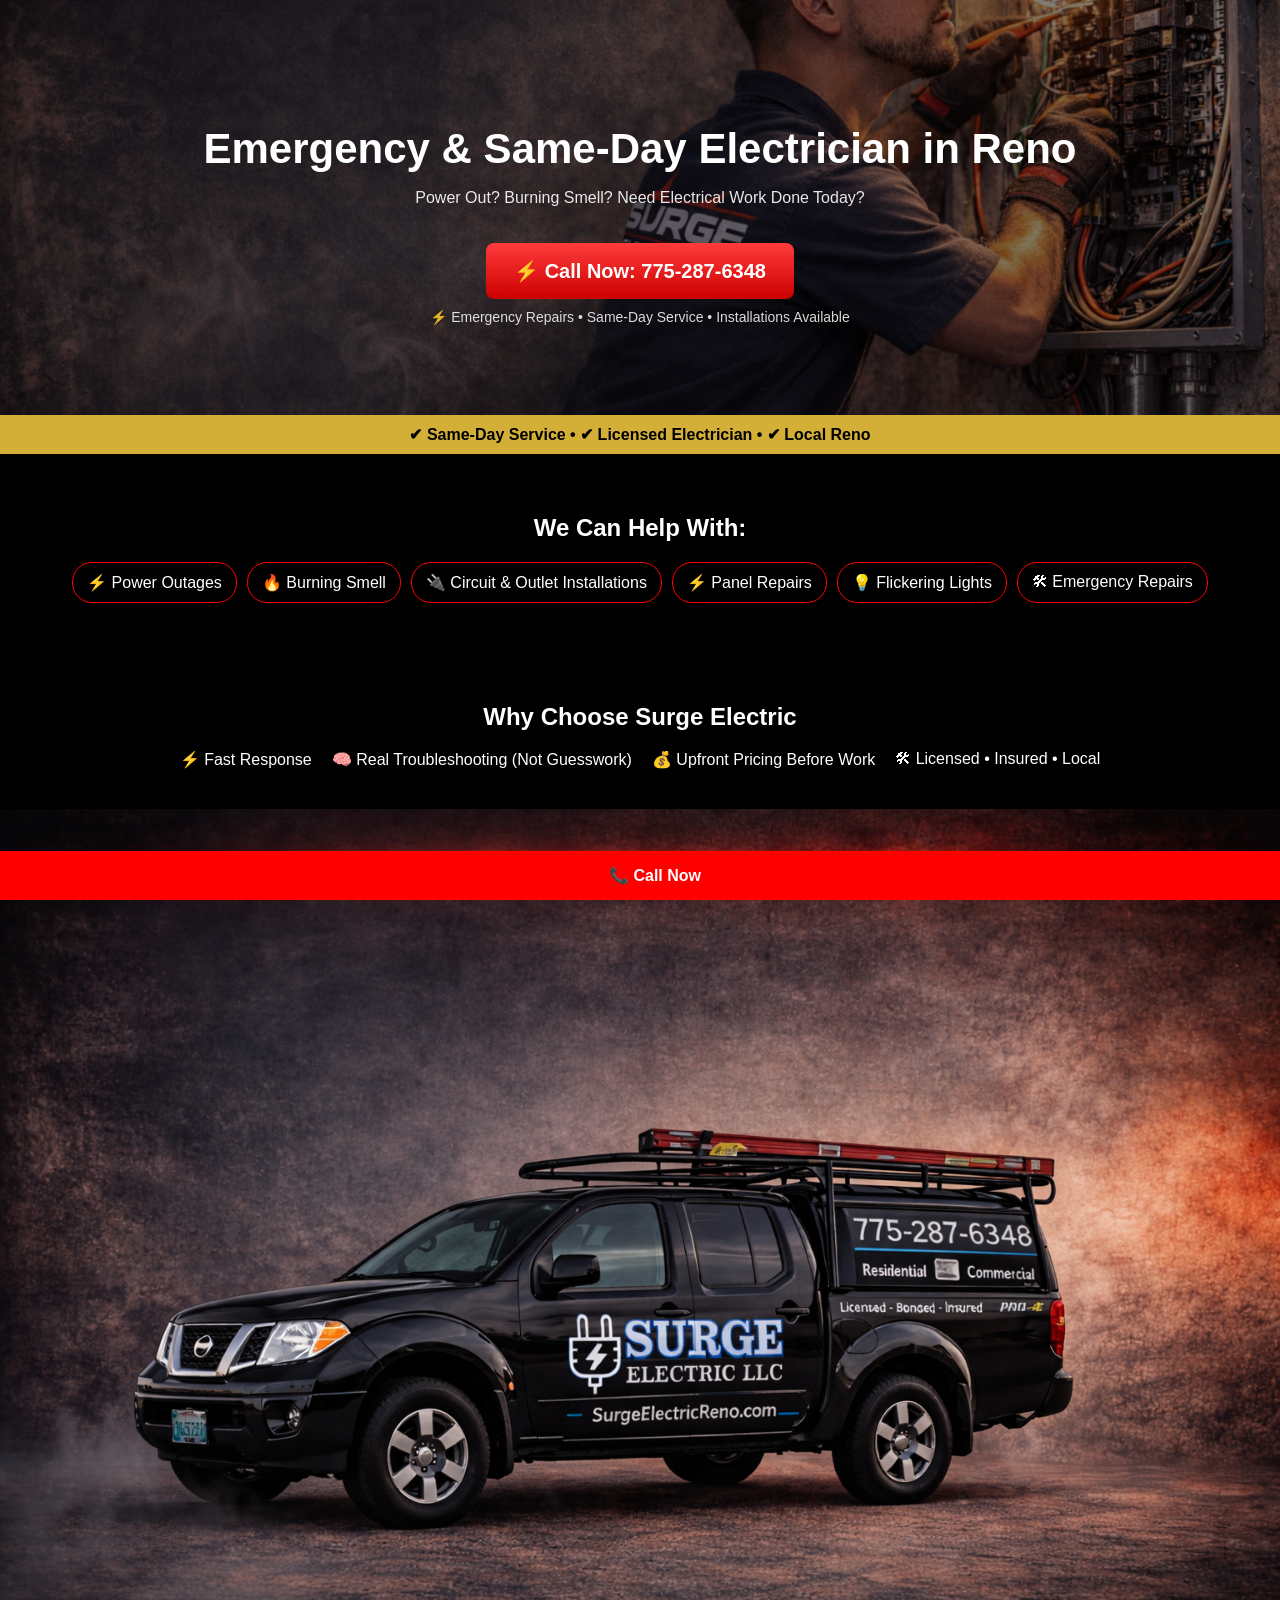
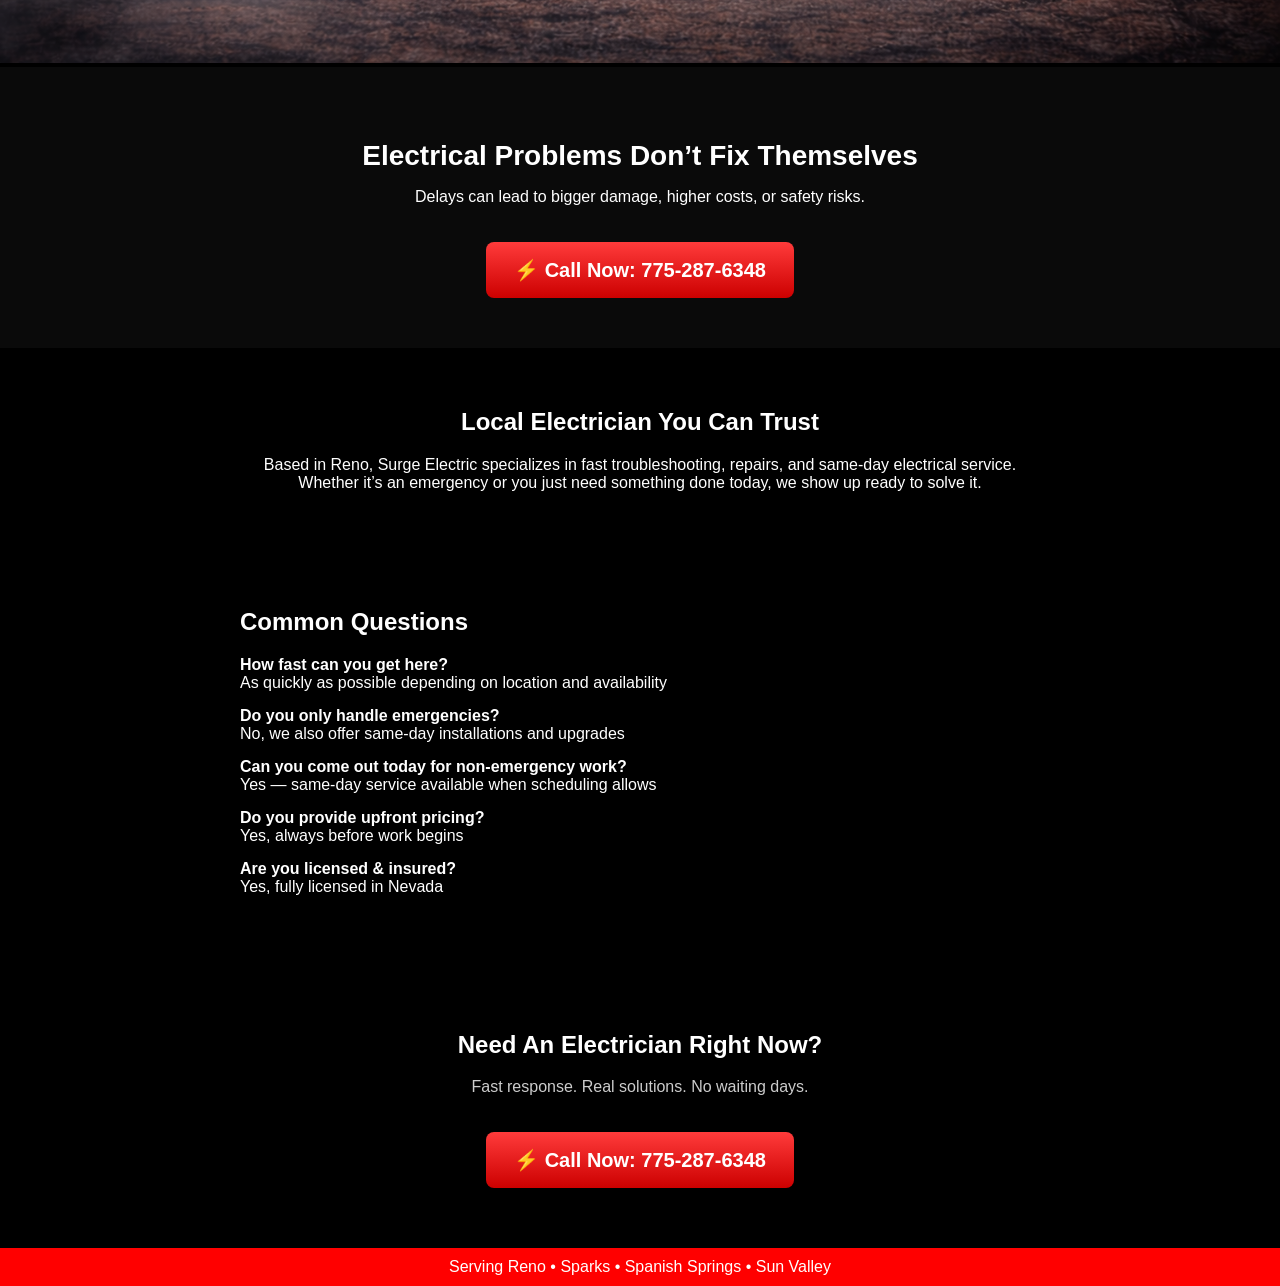
==== commit b23df6c7: "Update index.html" ====
--- a/index.html
+++ b/index.html
@@ -3,35 +3,36 @@
 <head>
 <meta charset="UTF-8">
 <meta name="viewport" content="width=device-width, initial-scale=1.0">
-<title>Emergency Electrician Reno | Surge Electric</title>
+
+<title>Emergency & Same-Day Electrician Reno | Surge Electric</title>
 
 <style>
-* {margin:0;padding:0;box-sizing:border-box;font-family:Arial, sans-serif;}
-body {background:#000;color:#fff;}
+body {
+  margin:0;
+  font-family: Arial, sans-serif;
+  background:#000;
+  color:white;
+}
 
 /* HERO */
 .hero {
+  background: url('panel.png') center/cover no-repeat;
+  padding:90px 20px;
+  text-align:center;
   position:relative;
-  height:80vh;
-  display:flex;
-  align-items:center;
-  justify-content:center;
-  text-align:center;
-  background:url('panel.png') center/cover no-repeat;
-}
-
-.overlay {
+}
+
+.hero::before {
+  content:'';
   position:absolute;
-  width:100%;
-  height:100%;
-  background:linear-gradient(to right, rgba(0,0,0,0.6) 30%, rgba(0,0,0,0.3));
+  top:0; left:0;
+  width:100%; height:100%;
+  background:rgba(0,0,0,0.5); /* LIGHTER OVERLAY */
 }
 
 .hero-content {
   position:relative;
   z-index:2;
-  max-width:800px;
-  padding:20px;
 }
 
 h1 {
@@ -39,116 +40,136 @@
   margin-bottom:10px;
 }
 
-.sub {
-  font-size:18px;
-  margin-bottom:25px;
-  opacity:.9;
-}
-
+.hero p {
+  opacity:0.9;
+}
+
+/* BUTTON */
 .cta {
   display:inline-block;
-  background:linear-gradient(#ff3b3b,#c40000);
-  padding:16px 30px;
-  border-radius:10px;
-  font-size:20px;
+  background:linear-gradient(#ff3b3b,#cc0000);
+  padding:16px 28px;
+  margin-top:20px;
+  border-radius:8px;
   font-weight:bold;
   text-decoration:none;
-  color:#fff;
-  box-shadow:0 0 20px rgba(255,0,0,0.4);
-  transition:.2s;
-}
-
-.cta:hover {
-  transform:scale(1.05);
-}
-
-.trust {
-  margin-top:15px;
+  color:white;
+  font-size:20px;
+}
+
+.subtext {
+  margin-top:10px;
   font-size:14px;
-  opacity:.9;
-}
-
-/* GOLD BAR */
-.gold-bar {
+  opacity:0.85;
+}
+
+/* BAR */
+.bar {
   background:#d4af37;
-  color:#000;
   text-align:center;
   padding:10px;
   font-weight:bold;
+  color:black;
 }
 
 /* SERVICES */
-.section {
-  padding:40px 20px;
-  text-align:center;
-}
-
 .services {
+  padding:40px 20px;
+  text-align:center;
+}
+
+.service-grid {
   display:flex;
   flex-wrap:wrap;
   justify-content:center;
-  gap:15px;
-  margin-top:20px;
+  gap:10px;
 }
 
 .service {
-  border:1px solid #ff3b3b;
-  padding:10px 18px;
-  border-radius:25px;
-}
-
-/* WHY SECTION */
-.why {
-  position:relative;
-  padding:60px 20px;
-  text-align:center;
-  background:url('truck.png') center/cover no-repeat;
-}
-
-.why-overlay {
-  position:absolute;
-  width:100%;
-  height:100%;
-  background:rgba(0,0,0,0.7);
-  top:0;
-  left:0;
-}
-
-.why-content {
-  position:relative;
-  z-index:2;
-}
-
-.why ul {
-  list-style:none;
-  margin-top:20px;
-}
-
-.why li {
-  margin:10px 0;
-}
-
-/* CTA STRIP */
-.cta-strip {
-  background:#ff1a1a;
-  text-align:center;
-  padding:15px;
-  font-size:20px;
-  font-weight:bold;
+  border:1px solid red;
+  padding:10px 14px;
+  border-radius:20px;
+}
+
+/* TRUST */
+.trust {
+  padding:40px 20px;
+  text-align:center;
+}
+
+.trust-grid {
+  display:flex;
+  flex-wrap:wrap;
+  justify-content:center;
+  gap:20px;
+}
+
+/* TRUCK */
+.truck {
+  text-align:center;
+}
+
+.truck img {
+  max-width:100%;
+}
+
+/* URGENCY */
+.urgency {
+  background:#0a0a0a;
+  text-align:center;
+  padding:50px 20px;
+}
+
+.urgency h2 {
+  font-size:28px;
+  margin-bottom:10px;
+}
+
+/* ABOUT */
+.about {
+  padding:40px 20px;
+  text-align:center;
+  max-width:800px;
+  margin:auto;
+}
+
+/* FAQ */
+.faq {
+  padding:40px 20px;
+  max-width:800px;
+  margin:auto;
+}
+
+.faq div {
+  margin:15px 0;
 }
 
 /* FINAL CTA */
 .final {
-  text-align:center;
-  padding:50px 20px;
+  padding:60px 20px;
+  text-align:center;
 }
 
 /* FOOTER */
 .footer {
-  background:#ff1a1a;
+  background:red;
+  text-align:center;
+  padding:10px;
+}
+
+/* STICKY CALL */
+.sticky-call {
+  position:fixed;
+  bottom:0;
+  left:0;
+  width:100%;
+  background:red;
+  color:white;
   text-align:center;
   padding:15px;
-  font-size:14px;
+  font-weight:bold;
+  z-index:999;
+  text-decoration:none;
 }
 </style>
 </head>
@@ -157,35 +178,28 @@
 
 <!-- HERO -->
 <section class="hero">
-  <div class="overlay"></div>
-
   <div class="hero-content">
     <h1>Emergency & Same-Day Electrician in Reno</h1>
-
-    <div class="sub">
-      Power Out? Burning Smell? Need Electrical Work Done Today?
-    </div>
-
-    <a href="tel:7752876348" class="cta">
-      ⚡ Call Now: 775-287-6348
-    </a>
-
-    <div class="trust">
+    <p>Power Out? Burning Smell? Need Electrical Work Done Today?</p>
+
+    <a href="tel:7752876348" class="cta">⚡ Call Now: 775-287-6348</a>
+
+    <div class="subtext">
       ⚡ Emergency Repairs • Same-Day Service • Installations Available
     </div>
   </div>
 </section>
 
-<!-- GOLD BAR -->
-<div class="gold-bar">
-  ✔ Same-Day Service • ✔ Licensed Electrician • ✔ Local Reno
+<!-- BAR -->
+<div class="bar">
+✔ Same-Day Service • ✔ Licensed Electrician • ✔ Local Reno
 </div>
 
 <!-- SERVICES -->
-<section class="section">
+<section class="services">
   <h2>We Can Help With:</h2>
 
-  <div class="services">
+  <div class="service-grid">
     <div class="service">⚡ Power Outages</div>
     <div class="service">🔥 Burning Smell</div>
     <div class="service">🔌 Circuit & Outlet Installations</div>
@@ -195,44 +209,76 @@
   </div>
 </section>
 
-<!-- WHY -->
-<section class="why">
-  <div class="why-overlay"></div>
-
-  <div class="why-content">
-    <h2>Why Choose Surge Electric</h2>
-
-    <ul>
-      <li>⚡ Fast Response Times</li>
-      <li>🧠 Expert Troubleshooting</li>
-      <li>💰 Upfront Pricing</li>
-      <li>🛠 Licensed & Insured</li>
-    </ul>
+<!-- TRUST -->
+<section class="trust">
+  <h2>Why Choose Surge Electric</h2>
+
+  <div class="trust-grid">
+    <div>⚡ Fast Response</div>
+    <div>🧠 Real Troubleshooting (Not Guesswork)</div>
+    <div>💰 Upfront Pricing Before Work</div>
+    <div>🛠 Licensed • Insured • Local</div>
   </div>
 </section>
 
-<!-- CTA STRIP -->
-<div class="cta-strip">
-  ⚡ Call Now: 775-287-6348
-</div>
-
-<!-- FINAL -->
+<!-- TRUCK -->
+<section class="truck">
+  <img src="truck.png" alt="Surge Electric Truck">
+</section>
+
+<!-- URGENCY -->
+<section class="urgency">
+  <h2>Electrical Problems Don’t Fix Themselves</h2>
+  <p>Delays can lead to bigger damage, higher costs, or safety risks.</p>
+
+  <a href="tel:7752876348" class="cta">⚡ Call Now: 775-287-6348</a>
+</section>
+
+<!-- ABOUT -->
+<section class="about">
+  <h2>Local Electrician You Can Trust</h2>
+  <p>
+    Based in Reno, Surge Electric specializes in fast troubleshooting, repairs,
+    and same-day electrical service. Whether it’s an emergency or you just need
+    something done today, we show up ready to solve it.
+  </p>
+</section>
+
+<!-- FAQ -->
+<section class="faq">
+  <h2>Common Questions</h2>
+
+  <div><b>How fast can you get here?</b><br>
+  As quickly as possible depending on location and availability</div>
+
+  <div><b>Do you only handle emergencies?</b><br>
+  No, we also offer same-day installations and upgrades</div>
+
+  <div><b>Can you come out today for non-emergency work?</b><br>
+  Yes — same-day service available when scheduling allows</div>
+
+  <div><b>Do you provide upfront pricing?</b><br>
+  Yes, always before work begins</div>
+
+  <div><b>Are you licensed & insured?</b><br>
+  Yes, fully licensed in Nevada</div>
+</section>
+
+<!-- FINAL CTA -->
 <section class="final">
-  <h2>Electrical Problems Are Dangerous — Don’t Wait</h2>
-
-  <div class="sub">
-    Burning smell? Hot panel? Breakers tripping?
-  </div>
-
-  <a href="tel:7752876348" class="cta">
-    ⚡ Call Now (775) 287-6348
-  </a>
+  <h2>Need An Electrician Right Now?</h2>
+  <p style="opacity:0.8;">Fast response. Real solutions. No waiting days.</p>
+
+  <a href="tel:7752876348" class="cta">⚡ Call Now: 775-287-6348</a>
 </section>
 
 <!-- FOOTER -->
 <div class="footer">
-  Serving Reno • Sparks • Spanish Springs • Sun Valley
+Serving Reno • Sparks • Spanish Springs • Sun Valley
 </div>
+
+<!-- STICKY CALL -->
+<a href="tel:7752876348" class="sticky-call">📞 Call Now</a>
 
 </body>
 </html>
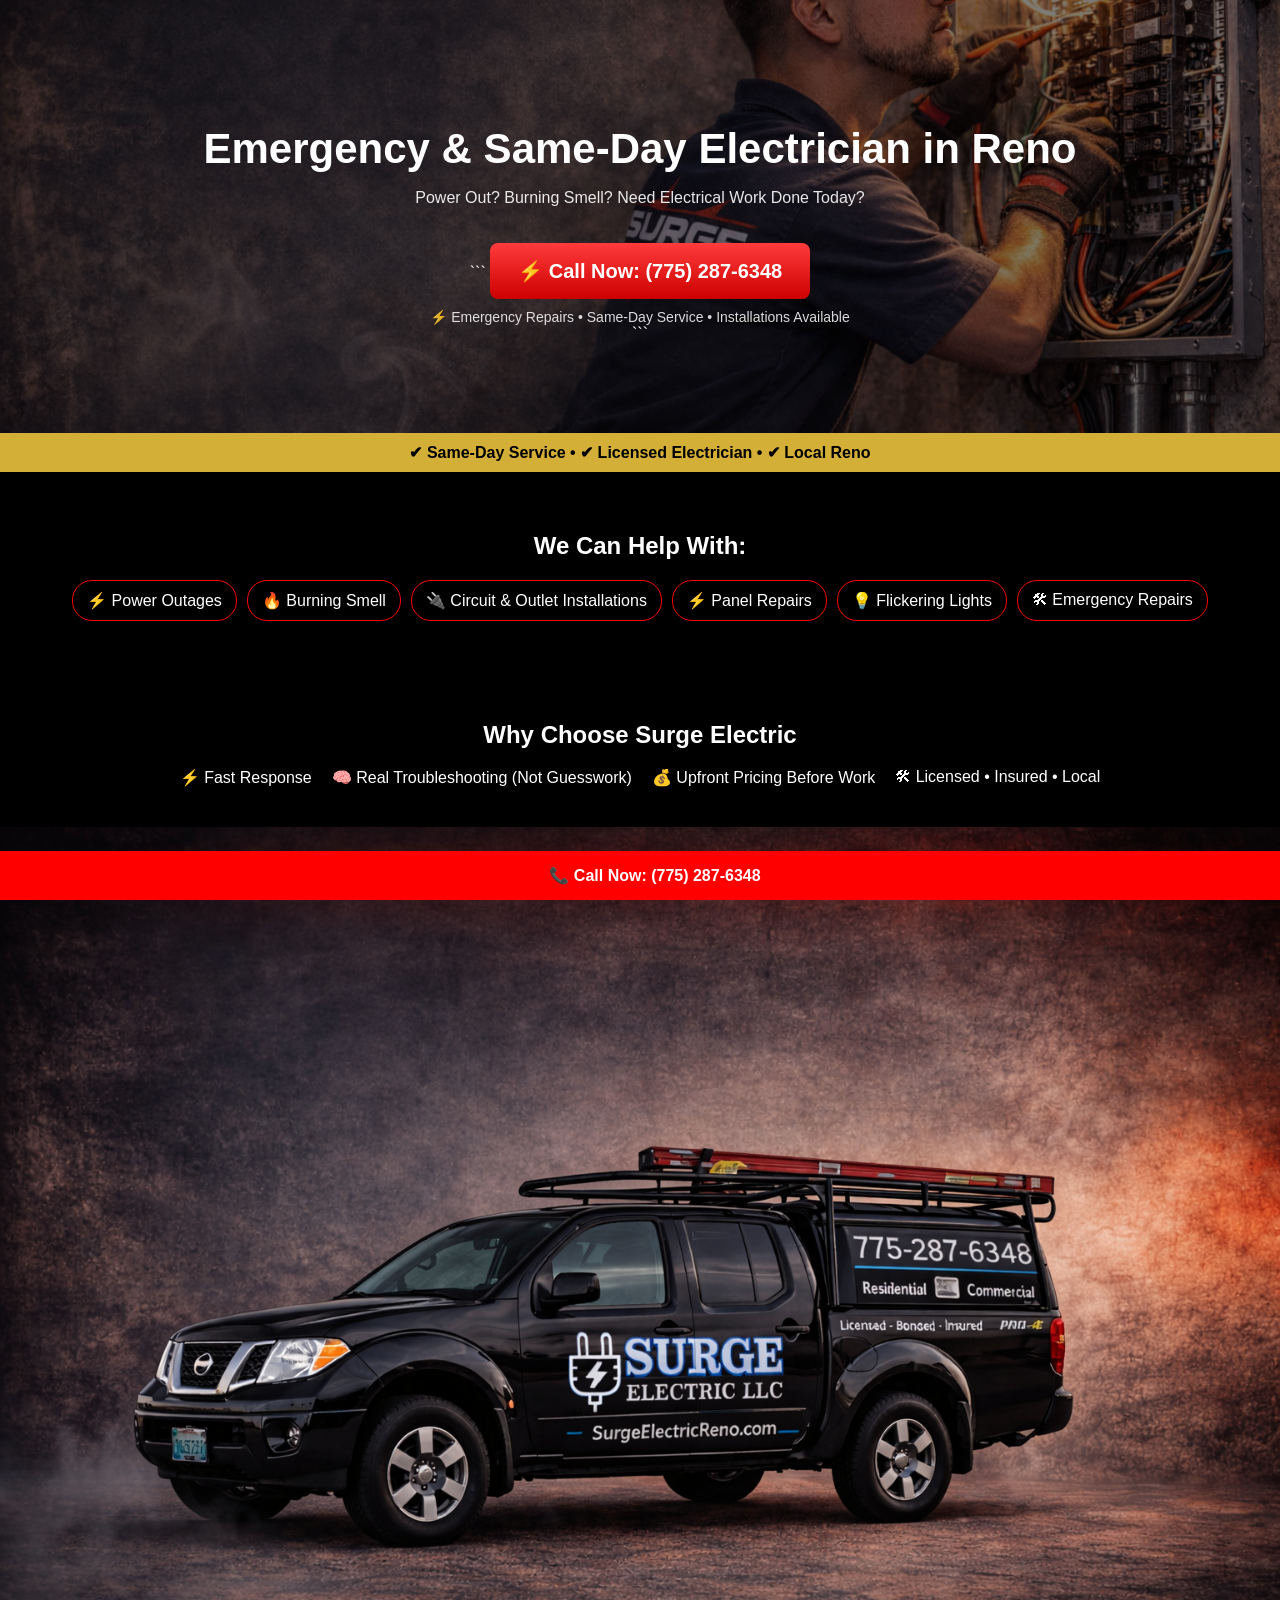
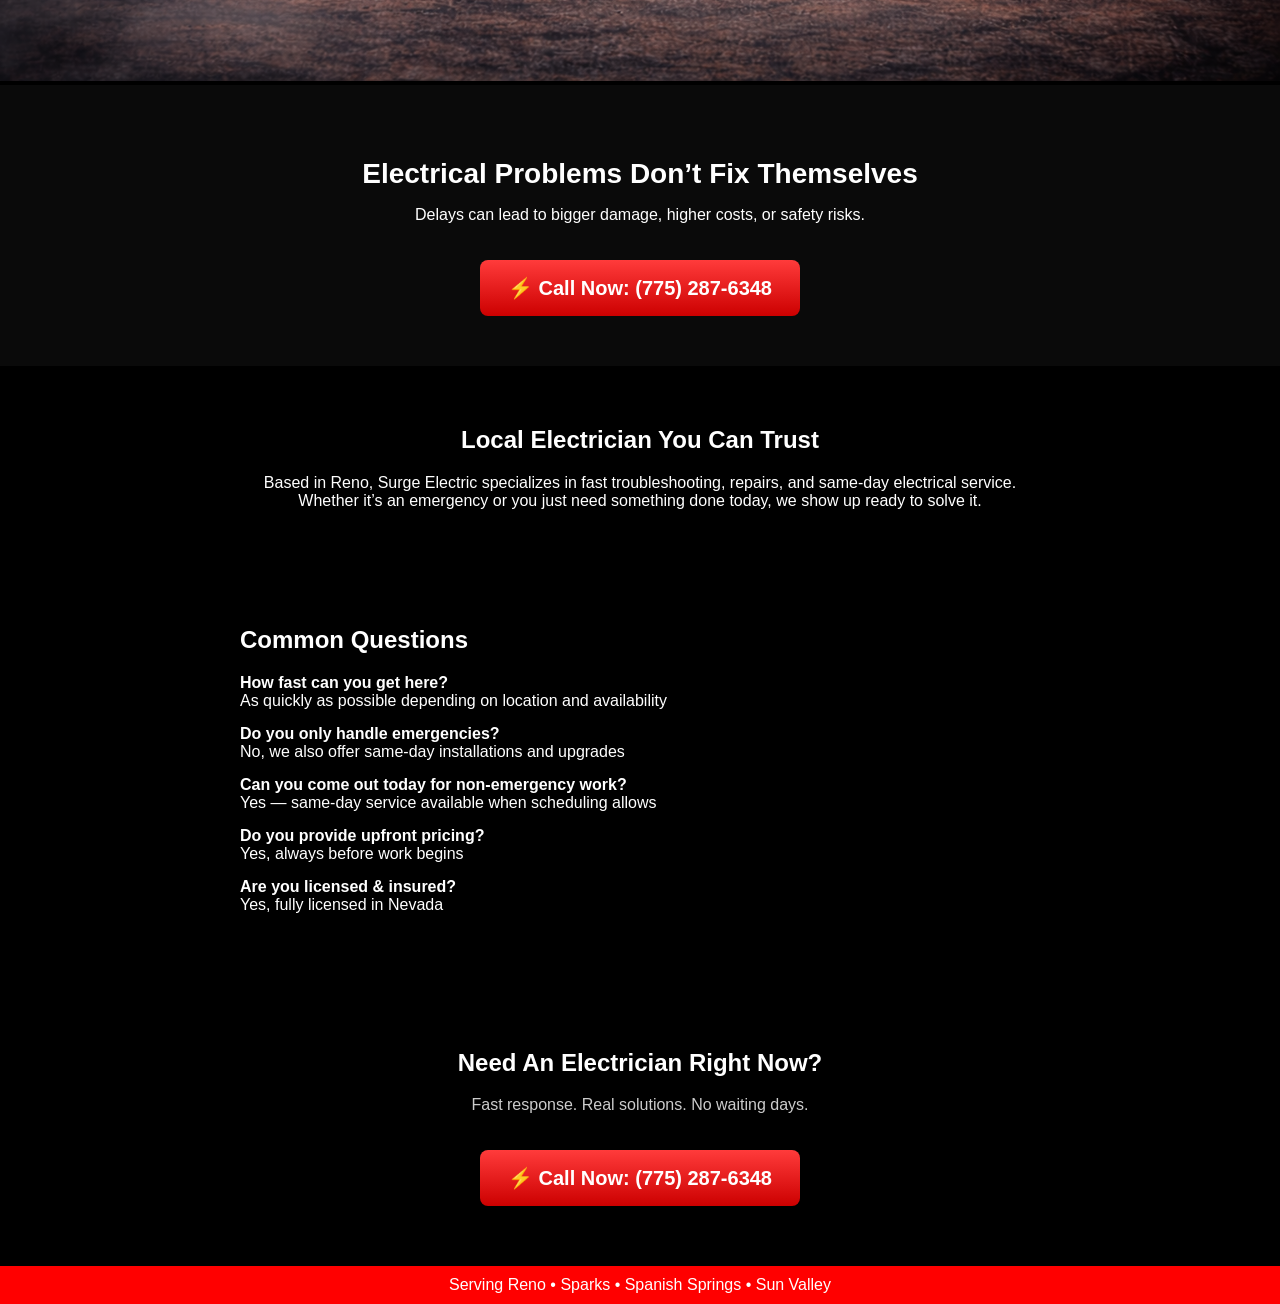
==== commit 41d54051: "Update index.html" ====
--- a/index.html
+++ b/index.html
@@ -1,4 +1,5 @@
 <!DOCTYPE html>
+
 <html lang="en">
 <head>
 <meta charset="UTF-8">
@@ -27,7 +28,7 @@
   position:absolute;
   top:0; left:0;
   width:100%; height:100%;
-  background:rgba(0,0,0,0.5); /* LIGHTER OVERLAY */
+  background:rgba(0,0,0,0.5);
 }
 
 .hero-content {
@@ -172,30 +173,37 @@
   text-decoration:none;
 }
 </style>
+
 </head>
 
 <body>
 
 <!-- HERO -->
+
 <section class="hero">
   <div class="hero-content">
     <h1>Emergency & Same-Day Electrician in Reno</h1>
     <p>Power Out? Burning Smell? Need Electrical Work Done Today?</p>
 
-    <a href="tel:7752876348" class="cta">⚡ Call Now: 775-287-6348</a>
-
-    <div class="subtext">
-      ⚡ Emergency Repairs • Same-Day Service • Installations Available
-    </div>
+```
+<a href="tel:+17752876348" class="cta">⚡ Call Now: (775) 287-6348</a>
+
+<div class="subtext">
+  ⚡ Emergency Repairs • Same-Day Service • Installations Available
+</div>
+```
+
   </div>
 </section>
 
 <!-- BAR -->
+
 <div class="bar">
 ✔ Same-Day Service • ✔ Licensed Electrician • ✔ Local Reno
 </div>
 
 <!-- SERVICES -->
+
 <section class="services">
   <h2>We Can Help With:</h2>
 
@@ -210,6 +218,7 @@
 </section>
 
 <!-- TRUST -->
+
 <section class="trust">
   <h2>Why Choose Surge Electric</h2>
 
@@ -222,19 +231,23 @@
 </section>
 
 <!-- TRUCK -->
+
 <section class="truck">
   <img src="truck.png" alt="Surge Electric Truck">
 </section>
 
 <!-- URGENCY -->
+
 <section class="urgency">
   <h2>Electrical Problems Don’t Fix Themselves</h2>
   <p>Delays can lead to bigger damage, higher costs, or safety risks.</p>
 
-  <a href="tel:7752876348" class="cta">⚡ Call Now: 775-287-6348</a>
+<a href="tel:+17752876348" class="cta">⚡ Call Now: (775) 287-6348</a>
+
 </section>
 
 <!-- ABOUT -->
+
 <section class="about">
   <h2>Local Electrician You Can Trust</h2>
   <p>
@@ -245,6 +258,7 @@
 </section>
 
 <!-- FAQ -->
+
 <section class="faq">
   <h2>Common Questions</h2>
 
@@ -265,20 +279,28 @@
 </section>
 
 <!-- FINAL CTA -->
+
 <section class="final">
   <h2>Need An Electrician Right Now?</h2>
   <p style="opacity:0.8;">Fast response. Real solutions. No waiting days.</p>
 
-  <a href="tel:7752876348" class="cta">⚡ Call Now: 775-287-6348</a>
+<a href="tel:+17752876348" class="cta">⚡ Call Now: (775) 287-6348</a>
+
 </section>
 
 <!-- FOOTER -->
+
 <div class="footer">
 Serving Reno • Sparks • Spanish Springs • Sun Valley
 </div>
 
 <!-- STICKY CALL -->
-<a href="tel:7752876348" class="sticky-call">📞 Call Now</a>
+
+<a href="tel:+17752876348" class="sticky-call">📞 Call Now: (775) 287-6348</a>
+
+<!-- CALLRAIL SCRIPT (CORRECT POSITION) -->
+
+<script type="text/javascript" src="//cdn.callrail.com/companies/269112593/7c7fbebf2f808b67dbd3/12/swap.js"></script>
 
 </body>
 </html>
